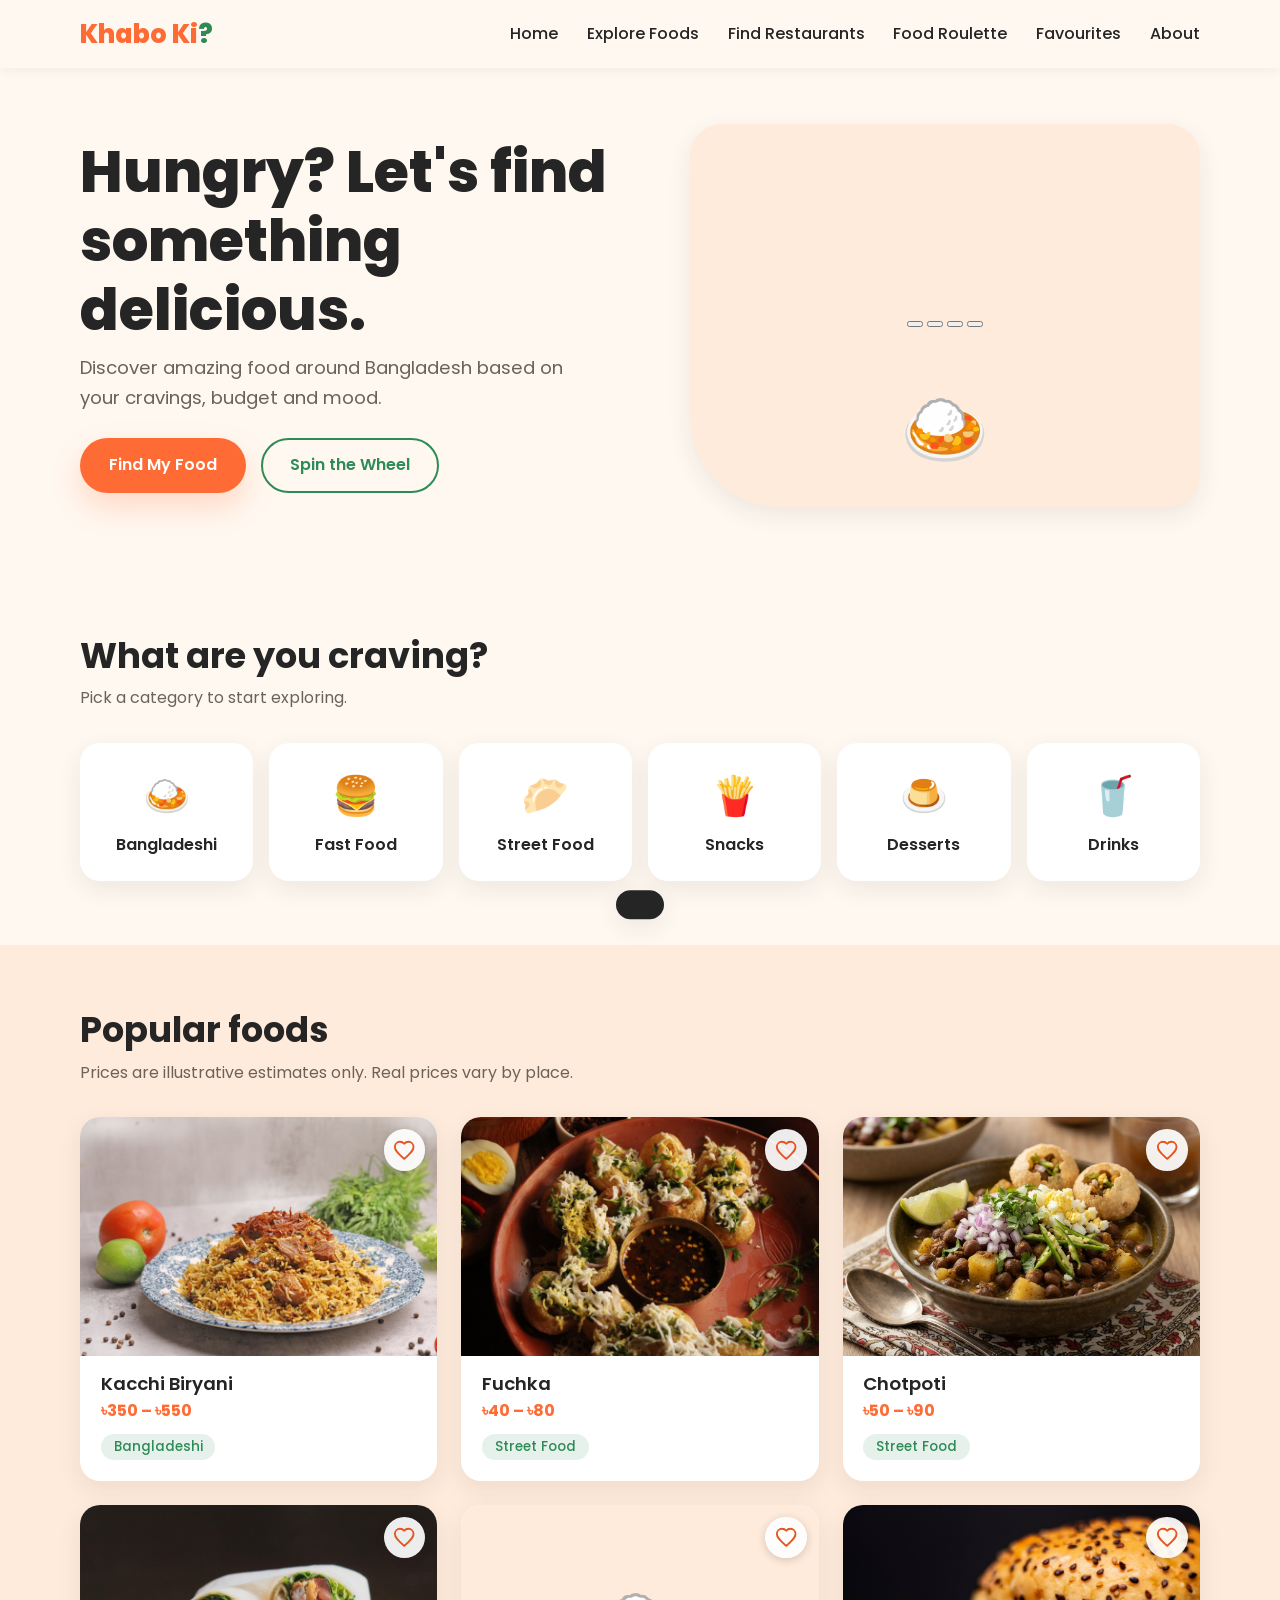
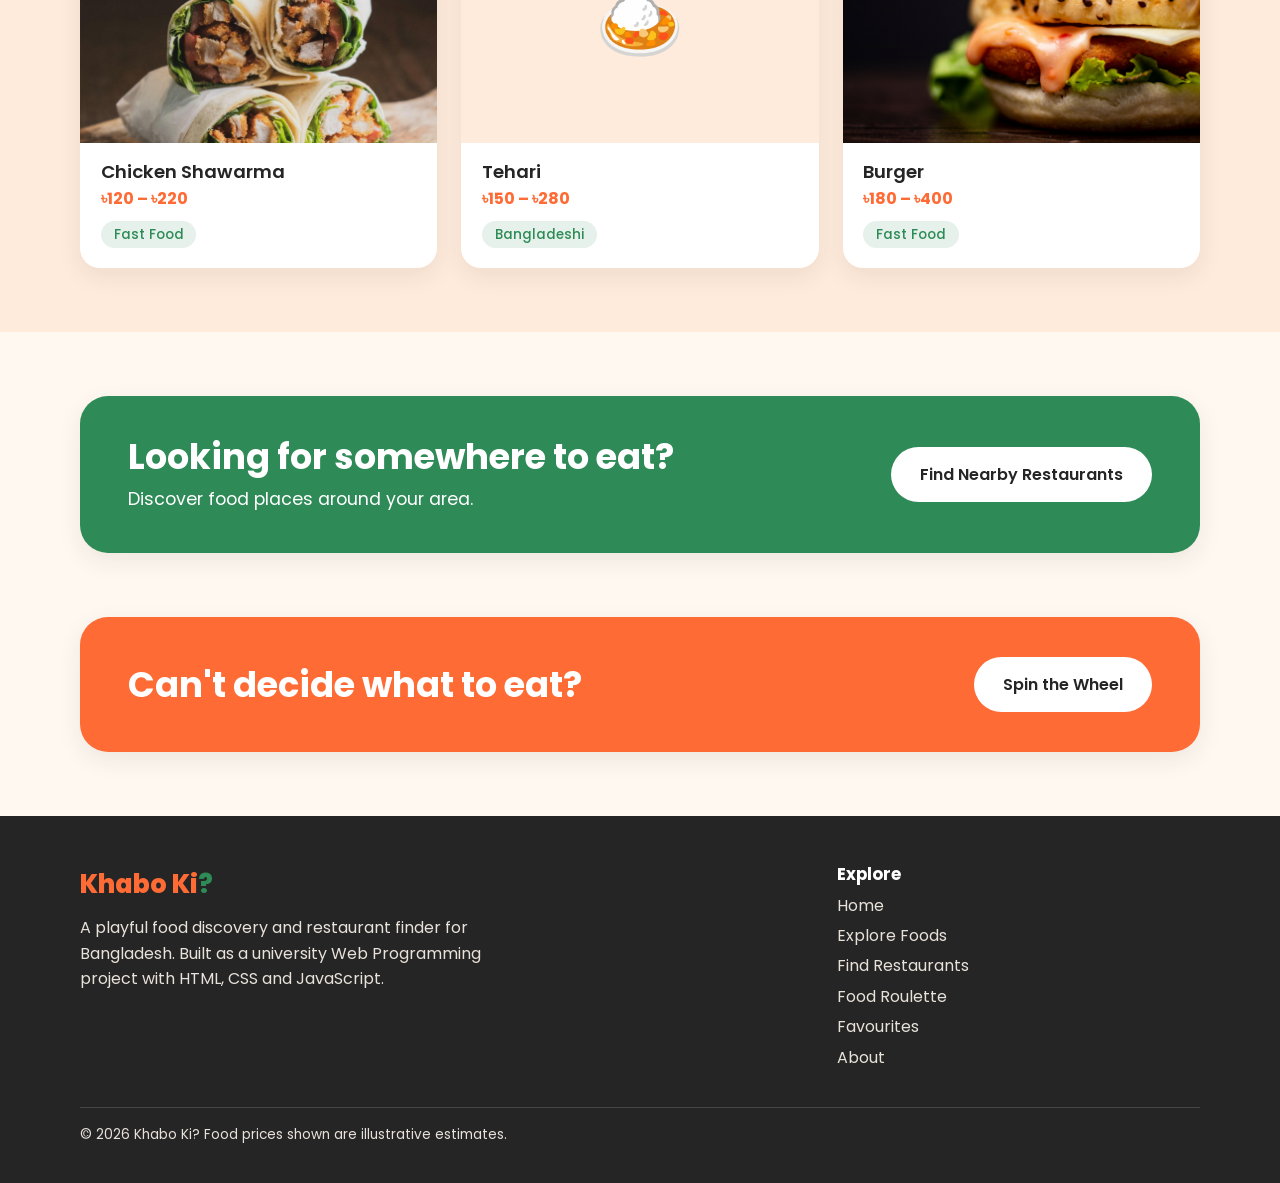
==== index.html @ da11c91a "Add food photo slideshow to homepage hero" ====
<!DOCTYPE html>
<html lang="en">
<head>
  <meta charset="UTF-8">
  <meta name="viewport" content="width=device-width, initial-scale=1">
  <title>Khabo Ki? | Find food you'll love in Bangladesh</title>
  <meta name="description" content="Discover food around Bangladesh based on your cravings, budget and mood.">

  <!-- Poppins font from Google Fonts (free) -->
  <link rel="preconnect" href="https://fonts.googleapis.com">
  <link rel="preconnect" href="https://fonts.gstatic.com" crossorigin>
  <link href="https://fonts.googleapis.com/css2?family=Poppins:wght@400;500;600;700;800&display=swap" rel="stylesheet">

  <link rel="stylesheet" href="css/style.css">
  <script src="js/food-data.js" defer></script>
  <script src="js/favorites.js" defer></script>
  <script src="js/app.js" defer></script>
</head>
<body>

  <!-- ============ NAVIGATION ============ -->
  <header class="site-header">
    <nav class="navbar container" aria-label="Main navigation">
      <a href="#home" class="logo">Khabo Ki<span>?</span></a>

      <button class="nav-toggle" id="nav-toggle" aria-label="Open menu" aria-expanded="false" aria-controls="nav-menu">
        <span></span><span></span><span></span>
      </button>

      <ul class="nav-menu" id="nav-menu">
        <li><a href="#home">Home</a></li>
        <li><a href="explore.html">Explore Foods</a></li>
        <li><a href="restaurants.html">Find Restaurants</a></li>
        <li><a href="roulette.html">Food Roulette</a></li>
        <li><a href="favorites.html">Favourites</a></li>
        <li><a href="#about">About</a></li>
      </ul>
    </nav>
  </header>

  <main>

    <!-- ============ HERO ============ -->
    <section class="hero" id="home">
      <div class="container hero-grid">
        <div class="hero-text">
          <h1>Hungry? Let's find something delicious.</h1>
          <p>Discover amazing food around Bangladesh based on your cravings, budget and mood.</p>
          <div class="button-row">
            <button class="btn btn-primary" data-scroll-to="popular-foods">Find My Food</button>
            <a href="roulette.html" class="btn btn-outline">Spin the Wheel</a>
          </div>
        </div>

        <figure class="hero-photo image-frame hero-slideshow" data-emoji="🍛" aria-label="Food photo slideshow">
          <div class="hero-slide is-active" aria-hidden="false">
            <img src="https://images.unsplash.com/photo-1563379091339-03246963d51a?auto=format&fit=crop&w=1200&q=85" alt="A delicious plate of biryani" width="640" height="480" fetchpriority="high">
          </div>
          <div class="hero-slide" aria-hidden="true">
            <img src="https://images.unsplash.com/photo-1568901346375-23c9450c58cd?auto=format&fit=crop&w=1200&q=85" alt="Juicy burger with fresh toppings" width="640" height="480" loading="lazy">
          </div>
          <div class="hero-slide" aria-hidden="true">
            <img src="https://images.unsplash.com/photo-1565299624946-b28f40a0ae38?auto=format&fit=crop&w=1200&q=85" alt="Freshly baked pizza" width="640" height="480" loading="lazy">
          </div>
          <div class="hero-slide" aria-hidden="true">
            <img src="https://images.unsplash.com/photo-1569718212165-3a8278d5f624?auto=format&fit=crop&w=1200&q=85" alt="A bowl of Asian noodles" width="640" height="480" loading="lazy">
          </div>
          <nav class="hero-slide-dots" aria-label="Choose a hero photo">
            <button class="hero-slide-dot is-active" type="button" aria-label="Show photo 1" aria-pressed="true"></button>
            <button class="hero-slide-dot" type="button" aria-label="Show photo 2" aria-pressed="false"></button>
            <button class="hero-slide-dot" type="button" aria-label="Show photo 3" aria-pressed="false"></button>
            <button class="hero-slide-dot" type="button" aria-label="Show photo 4" aria-pressed="false"></button>
          </nav>
        </figure>
      </div>
    </section>

    <!-- ============ FOOD CATEGORIES ============ -->
    <section class="section" id="categories">
      <div class="container">
        <h2>What are you craving?</h2>
        <p class="section-intro">Pick a category to start exploring.</p>

        <ul class="category-grid">
          <li><button class="category-card" data-coming-soon="Explore Foods"><span class="category-emoji" aria-hidden="true">🍛</span>Bangladeshi</button></li>
          <li><button class="category-card" data-coming-soon="Explore Foods"><span class="category-emoji" aria-hidden="true">🍔</span>Fast Food</button></li>
          <li><button class="category-card" data-coming-soon="Explore Foods"><span class="category-emoji" aria-hidden="true">🥟</span>Street Food</button></li>
          <li><button class="category-card" data-coming-soon="Explore Foods"><span class="category-emoji" aria-hidden="true">🍟</span>Snacks</button></li>
          <li><button class="category-card" data-coming-soon="Explore Foods"><span class="category-emoji" aria-hidden="true">🍮</span>Desserts</button></li>
          <li><button class="category-card" data-coming-soon="Explore Foods"><span class="category-emoji" aria-hidden="true">🥤</span>Drinks</button></li>
        </ul>
      </div>
    </section>

    <!-- ============ POPULAR FOODS ============ -->
    <section class="section section-tint" id="popular-foods">
      <div class="container">
        <h2>Popular foods</h2>
        <p class="section-intro">Prices are illustrative estimates only. Real prices vary by place.</p>

        <!-- Message shown while loading, or if the catalogue fails to load (filled in by js/app.js) -->
        <p class="food-status" id="food-status">Loading popular foods...</p>

        <!-- Cards are generated by js/app.js from data/foods.json -->
        <div class="food-grid" id="popular-food-grid"></div>
      </div>
    </section>

    <!-- ============ RESTAURANT DISCOVERY BANNER ============ -->
    <section class="section" id="restaurants">
      <div class="container">
        <div class="banner banner-green">
          <div>
            <h2>Looking for somewhere to eat?</h2>
            <p>Discover food places around your area.</p>
          </div>
          <a href="restaurants.html" class="btn btn-light">Find Nearby Restaurants</a>
        </div>
      </div>
    </section>

    <!-- ============ FOOD ROULETTE BANNER ============ -->
    <section class="section section-no-top" id="roulette">
      <div class="container">
        <div class="banner banner-orange">
          <div>
            <h2>Can't decide what to eat?</h2>
          </div>
          <a href="roulette.html" class="btn btn-light">Spin the Wheel</a>
        </div>
      </div>
    </section>

  </main>

  <!-- ============ FOOTER ============ -->
  <footer class="site-footer" id="about">
    <div class="container footer-grid">
      <div>
        <a href="#home" class="logo">Khabo Ki<span>?</span></a>
        <p>A playful food discovery and restaurant finder for Bangladesh. Built as a university Web Programming project with HTML, CSS and JavaScript.</p>
      </div>
      <nav aria-label="Footer navigation">
        <h2 class="footer-heading">Explore</h2>
        <ul>
          <li><a href="#home">Home</a></li>
          <li><a href="explore.html">Explore Foods</a></li>
          <li><a href="restaurants.html">Find Restaurants</a></li>
          <li><a href="roulette.html">Food Roulette</a></li>
          <li><a href="favorites.html">Favourites</a></li>
          <li><a href="#about">About</a></li>
        </ul>
      </nav>
    </div>
    <p class="footer-note container">&copy; 2026 Khabo Ki? Food prices shown are illustrative estimates.</p>
  </footer>

  <!-- Message bar for features that are not built yet (filled in by js/app.js) -->
  <div class="toast" id="toast" role="status" aria-live="polite"></div>

</body>
</html>
---- css/style.css ----
/* ==========================================================
   Khabo Ki? - main stylesheet
   Sections: 1 Variables, 2 Base, 3 Buttons, 4 Header,
   5 Hero, 6 Sections, 7 Cards, 8 Banners, 9 Footer,
   10 Toast, 11 Responsive
   ========================================================== */

/* 1. VARIABLES: change colours here and the whole site updates */
:root {
  --color-primary: #FF6B35;
  --color-primary-dark: #E5551F;
  --color-background: #FFF8F0;
  --color-text: #252525;
  --color-accent: #2E8B57;
  --color-white: #ffffff;
  --color-tint: #FFEBDB;
  --color-muted: #6b6259;

  --radius-card: 20px;
  --radius-button: 999px;
  --shadow-soft: 0 8px 24px rgba(37, 37, 37, 0.08);
  --shadow-hover: 0 14px 30px rgba(255, 107, 53, 0.22);
  --header-height: 68px;
}

/* 2. BASE */
*, *::before, *::after { box-sizing: border-box; }

html { scroll-behavior: smooth; }

body {
  margin: 0;
  font-family: "Poppins", Arial, sans-serif;
  color: var(--color-text);
  background-color: var(--color-background);
  line-height: 1.6;
}

img { display: block; max-width: 100%; }

/* Makes the HTML "hidden" attribute win over any display rule below */
[hidden] { display: none !important; }
ul { list-style: none; margin: 0; padding: 0; }
a { color: inherit; text-decoration: none; }

h1, h2, h3 { line-height: 1.2; margin: 0 0 0.5rem; }
h1 { font-size: clamp(2.2rem, 5vw, 3.6rem); font-weight: 800; }
h2 { font-size: clamp(1.6rem, 3.5vw, 2.2rem); font-weight: 700; }
h3 { font-size: 1.15rem; font-weight: 600; }

.container { width: min(1120px, 100% - 2.5rem); margin-inline: auto; }

/* Visible keyboard focus for accessibility */
:focus-visible { outline: 3px solid var(--color-accent); outline-offset: 3px; }

/* Leaves room for the sticky header when scrolling to a section */
section[id], footer[id] { scroll-margin-top: var(--header-height); }

/* 3. BUTTONS */
.btn {
  font-family: inherit;
  font-size: 1rem;
  font-weight: 600;
  padding: 0.85rem 1.7rem;
  border: 2px solid transparent;
  border-radius: var(--radius-button);
  line-height: 1.5;
  text-align: center;
  display: inline-block; /* lets links (<a class="btn">) look like buttons */
  cursor: pointer;
  transition: transform 0.2s, box-shadow 0.2s, background-color 0.2s;
}
.btn:hover { transform: translateY(-2px); }
.btn:disabled { opacity: 0.55; cursor: not-allowed; box-shadow: none; }
.btn:disabled:hover { transform: none; }

.btn-primary { background: var(--color-primary); color: var(--color-white); box-shadow: var(--shadow-hover); }
.btn-primary:hover { background: var(--color-primary-dark); }

.btn-outline { background: transparent; color: var(--color-accent); border-color: var(--color-accent); }
.btn-outline:hover { background: var(--color-accent); color: var(--color-white); }

.btn-light { background: var(--color-white); color: var(--color-text); }

.button-row { display: flex; flex-wrap: wrap; gap: 0.9rem; margin-top: 1.6rem; }

/* 4. HEADER AND NAVIGATION */
.site-header {
  position: sticky;
  top: 0;
  z-index: 100;
  background: rgba(255, 248, 240, 0.95);
  backdrop-filter: blur(8px);
  box-shadow: 0 2px 12px rgba(37, 37, 37, 0.06);
}

.navbar {
  height: var(--header-height);
  display: flex;
  align-items: center;
  justify-content: space-between;
}

.logo { font-size: 1.6rem; font-weight: 800; color: var(--color-primary); }
.logo span { color: var(--color-accent); }

.nav-menu { display: flex; gap: 1.8rem; }
.nav-menu a { font-weight: 500; padding: 0.4rem 0; border-bottom: 2px solid transparent; transition: color 0.2s, border-color 0.2s; }
.nav-menu a:hover { color: var(--color-primary); border-color: var(--color-primary); }

/* Hamburger button: hidden on desktop */
.nav-toggle {
  display: none;
  flex-direction: column;
  gap: 5px;
  padding: 10px;
  background: none;
  border: 0;
  cursor: pointer;
}
.nav-toggle span { width: 26px; height: 3px; background: var(--color-text); border-radius: 3px; transition: transform 0.25s, opacity 0.25s; }
/* Turns the three lines into an X when the menu is open */
.nav-toggle[aria-expanded="true"] span:nth-child(1) { transform: translateY(8px) rotate(45deg); }
.nav-toggle[aria-expanded="true"] span:nth-child(2) { opacity: 0; }
.nav-toggle[aria-expanded="true"] span:nth-child(3) { transform: translateY(-8px) rotate(-45deg); }

/* 5. HERO */
.hero { padding: 3.5rem 0 4rem; }
.hero-grid { display: grid; grid-template-columns: 1.1fr 1fr; gap: 3rem; align-items: center; }
.hero-text p { font-size: 1.15rem; color: var(--color-muted); max-width: 32rem; margin: 0; }

.hero-photo { margin: 0; aspect-ratio: 4 / 3; border-radius: 32px 32px 32px 90px; box-shadow: var(--shadow-soft); }

/* Image frame: shows an emoji if the photo file is missing (see js/app.js) */
.image-frame {
  margin: 0;
  overflow: hidden;
  background: var(--color-tint);
  display: grid;
  place-items: center;
}
.image-frame img { width: 100%; height: 100%; object-fit: cover; }
.image-frame.image-missing img { display: none; }
.image-frame.image-missing::after { content: attr(data-emoji); font-size: 4.5rem; }

/* 6. SECTIONS */
.section { padding: 4rem 0; }
.section-tint { background: var(--color-tint); }
.section-no-top { padding-top: 0; }
.section-intro { color: var(--color-muted); margin: 0 0 2rem; }

/* 7. CARDS */
.category-grid { display: grid; grid-template-columns: repeat(6, 1fr); gap: 1rem; }

.category-card {
  width: 100%;
  font-family: inherit;
  font-size: 1rem;
  font-weight: 600;
  color: var(--color-text);
  background: var(--color-white);
  border: 2px solid transparent;
  border-radius: var(--radius-card);
  box-shadow: var(--shadow-soft);
  padding: 1.4rem 0.5rem;
  cursor: pointer;
  display: flex;
  flex-direction: column;
  align-items: center;
  gap: 0.5rem;
  transition: transform 0.2s, border-color 0.2s;
}
.category-card:hover { transform: translateY(-4px); border-color: var(--color-primary); }
.category-emoji { font-size: 2.4rem; }

.food-grid { display: grid; grid-template-columns: repeat(3, 1fr); gap: 1.5rem; }

.food-card {
  background: var(--color-white);
  border-radius: var(--radius-card);
  box-shadow: var(--shadow-soft);
  overflow: hidden;
  position: relative; /* the heart button is placed inside the card */
  transition: transform 0.2s, box-shadow 0.2s;
}
.food-card:hover { transform: translateY(-4px); box-shadow: var(--shadow-hover); }
.food-card .image-frame { aspect-ratio: 3 / 2; }
.food-info { padding: 1.1rem 1.3rem 1.3rem; }
.food-card-image-link { display: block; }
.food-info h3 { margin-bottom: 0.2rem; }
.food-info h3 a { color: inherit; }
.food-info h3 a:hover { color: var(--color-primary); text-decoration: underline; }
.food-price { margin: 0; font-weight: 700; color: var(--color-primary); }
.food-category {
  display: inline-block;
  margin: 0.6rem 0 0;
  padding: 0.15rem 0.8rem;
  font-size: 0.85rem;
  font-weight: 500;
  color: var(--color-accent);
  background: rgba(46, 139, 87, 0.12);
  border-radius: var(--radius-button);
}

/* Loading / error message above the generated food cards */
.food-status { margin: 0 0 1.5rem; color: var(--color-muted); }
.food-status.is-error {
  padding: 1rem 1.3rem;
  color: var(--color-text);
  background: var(--color-white);
  border-left: 5px solid var(--color-primary);
  border-radius: var(--radius-card);
  box-shadow: var(--shadow-soft);
}

/* Short description on cards (Explore Foods page) */
.food-description { margin: 0.2rem 0 0.7rem; font-size: 0.92rem; color: var(--color-muted); }

/* ----- Explore Foods page ----- */
.nav-menu a[aria-current="page"] { color: var(--color-primary); border-color: var(--color-primary); }

.page-header { padding: 3rem 0 1.5rem; }
.page-header p { margin: 0; font-size: 1.1rem; color: var(--color-muted); }

/* The filter panel is a <fieldset>: it stays disabled until the catalogue loads */
.filter-panel {
  min-width: 0;
  margin: 0 0 1.5rem;
  padding: 1.5rem;
  border: 0;
  border-radius: var(--radius-card);
  background: var(--color-white);
  box-shadow: var(--shadow-soft);
}
.filter-panel:disabled { opacity: 0.55; }

.filter-row { display: flex; flex-wrap: wrap; gap: 1.25rem; margin-bottom: 1.25rem; }
.filter-field { flex: 1 1 260px; }
.filter-field label, .filter-label { display: block; margin-bottom: 0.4rem; font-weight: 600; }
.filter-help { margin: 0.4rem 0 0; font-size: 0.85rem; color: var(--color-muted); }

.search-box { position: relative; }
.search-box input,
.filter-field select {
  width: 100%;
  font-family: inherit;
  font-size: 1rem;
  color: var(--color-text);
  background: var(--color-background);
  border: 2px solid var(--color-tint);
  border-radius: var(--radius-button);
  padding: 0.75rem 1.2rem;
}
.search-box input { padding-right: 3rem; }
.search-box input:focus, .filter-field select:focus { border-color: var(--color-primary); outline: none; }
/* Hide the browser's own clear button; we provide our own */
.search-box input::-webkit-search-cancel-button { display: none; }

.clear-search {
  position: absolute;
  top: 50%;
  right: 0.5rem;
  width: 2.2rem;
  height: 2.2rem;
  transform: translateY(-50%);
  font-size: 1.3rem;
  line-height: 1;
  color: var(--color-muted);
  background: transparent;
  border: 0;
  border-radius: 50%;
  cursor: pointer;
}
.clear-search:hover { background: var(--color-tint); }

.category-buttons { display: flex; flex-wrap: wrap; gap: 0.6rem; }
.chip {
  font-family: inherit;
  font-size: 0.95rem;
  font-weight: 600;
  color: var(--color-text);
  background: var(--color-background);
  border: 2px solid var(--color-tint);
  border-radius: var(--radius-button);
  padding: 0.5rem 1.2rem;
  cursor: pointer;
  transition: background-color 0.2s, border-color 0.2s;
}
.chip:hover { border-color: var(--color-primary); }
.chip.is-active { color: var(--color-white); background: var(--color-primary); border-color: var(--color-primary); }

.result-count { margin: 0 0 1.25rem; font-weight: 600; }

.empty-state {
  padding: 2.5rem 1.5rem;
  text-align: center;
  background: var(--color-white);
  border-radius: var(--radius-card);
  box-shadow: var(--shadow-soft);
}
.empty-state p { margin: 0 0 1.2rem; color: var(--color-muted); }

/* Text for screen readers only */
.visually-hidden {
  position: absolute;
  width: 1px;
  height: 1px;
  overflow: hidden;
  clip: rect(0 0 0 0);
  white-space: nowrap;
}

/* ----- Food Roulette page ----- */
.page-header.is-centered { text-align: center; }

.roulette-layout {
  display: grid;
  grid-template-columns: minmax(280px, 360px) 1fr;
  gap: 2rem;
  align-items: start;
}
.roulette-layout .filter-panel { margin: 0; }
.roulette-layout .filter-row { flex-direction: column; margin-bottom: 0; }

.wheel-stage { display: flex; flex-direction: column; align-items: center; gap: 1.2rem; }

/* Wrapper keeps the pointer and hub fixed while the wheel inside turns */
.wheel-wrap { position: relative; width: min(460px, 100%); aspect-ratio: 1; margin-top: 1.2rem; }

.wheel {
  width: 100%;
  height: 100%;
  overflow: hidden;
  border: 10px solid var(--color-white);
  border-radius: 50%;
  background: var(--color-white);
  box-shadow: 0 0 0 4px var(--color-primary), var(--shadow-soft);
  /* js/roulette.js changes --wheel-rotation; the transition makes it spin smoothly */
  transform: rotate(var(--wheel-rotation, 0deg));
  transition: transform var(--spin-duration, 5s) cubic-bezier(0.12, 0.6, 0.1, 1);
}
.wheel.no-transition { transition: none; }
.wheel svg { display: block; width: 100%; height: 100%; }

/* Fixed pointer at the top, drawn with CSS borders (a triangle pointing down) */
.wheel-pointer {
  position: absolute;
  top: -20px;
  left: 50%;
  z-index: 2;
  width: 0;
  height: 0;
  transform: translateX(-50%);
  border-left: 18px solid transparent;
  border-right: 18px solid transparent;
  border-top: 40px solid var(--color-text);
  filter: drop-shadow(0 3px 3px rgba(0, 0, 0, 0.3));
}

.wheel-hub {
  position: absolute;
  top: 50%;
  left: 50%;
  z-index: 1;
  width: 20%;
  aspect-ratio: 1;
  transform: translate(-50%, -50%);
  display: grid;
  place-items: center;
  font-size: clamp(1.4rem, 5vw, 2.2rem);
  background: var(--color-white);
  border: 4px solid var(--color-primary);
  border-radius: 50%;
  box-shadow: var(--shadow-soft);
}

.btn-spin {
  font-size: 1.3rem;
  font-weight: 700;
  letter-spacing: 0.08em;
  text-transform: uppercase;
  padding: 1rem 3rem;
}
.wheel-stage .result-count { margin: 0; text-align: center; }
.wheel-stage .food-status { margin: 0; text-align: center; }

.result-section { margin-top: 3rem; text-align: center; }
.result-card-holder { max-width: 380px; margin: 1.2rem auto 0; text-align: left; }
.button-row.is-centered { justify-content: center; }

/* Celebration confetti: pieces are created by js/roulette.js */
.confetti-layer { position: fixed; inset: 0; z-index: 150; overflow: hidden; pointer-events: none; }
.confetti-piece {
  position: absolute;
  top: -20px;
  left: var(--confetti-left);
  width: 10px;
  height: 14px;
  background: var(--confetti-color);
  border-radius: 2px;
  animation: confetti-fall var(--confetti-duration) var(--confetti-delay) ease-in forwards;
}
@keyframes confetti-fall {
  to { transform: translate(var(--confetti-drift), 105vh) rotate(var(--confetti-spin)); opacity: 0.8; }
}

@media (max-width: 900px) {
  .roulette-layout { grid-template-columns: 1fr; }
  .roulette-layout .filter-row { flex-direction: row; }
}

/* ----- Favourite (heart) buttons ----- */
.favorite-button {
  position: absolute;
  top: 0.75rem;
  right: 0.75rem;
  z-index: 1;
  width: 2.6rem;
  height: 2.6rem;
  display: grid;
  place-items: center;
  padding: 0;
  color: var(--color-primary-dark);
  background: rgba(255, 255, 255, 0.92);
  border: 0;
  border-radius: 50%;
  box-shadow: 0 2px 8px rgba(37, 37, 37, 0.2);
  cursor: pointer;
  transition: transform 0.2s;
}
.favorite-button:hover { transform: scale(1.1); }
.favorite-button svg {
  width: 1.4rem;
  height: 1.4rem;
  fill: transparent;           /* empty heart */
  stroke: currentColor;
  stroke-width: 2;
  stroke-linejoin: round;
  transition: fill 0.2s;
}
.favorite-button.is-favorite svg { fill: currentColor; } /* filled heart */
.favorite-button.is-popping svg { animation: heart-pop 0.4s ease; }
@keyframes heart-pop {
  0% { transform: scale(1); }
  40% { transform: scale(1.5); }
  100% { transform: scale(1); }
}

/* Large heart button with words (food details page) */
.favorite-button.has-text {
  position: static;
  width: auto;
  height: auto;
  display: inline-flex;
  align-items: center;
  gap: 0.5rem;
  padding: 0.85rem 1.5rem;
  font-family: inherit;
  font-size: 1rem;
  font-weight: 600;
  line-height: 1.5;
  color: var(--color-primary-dark);
  background: var(--color-white);
  border: 2px solid var(--color-primary-dark);
  border-radius: var(--radius-button);
  box-shadow: none;
}
.favorite-button.has-text:hover { transform: translateY(-2px); }
.favorite-button.has-text.is-favorite { background: var(--color-tint); }

/* ----- Food details page ----- */
.breadcrumb { padding: 1.5rem 0 1rem; }
.breadcrumb ol { display: flex; flex-wrap: wrap; gap: 0.5rem; margin: 0; padding: 0; list-style: none; font-size: 0.95rem; color: var(--color-muted); }
.breadcrumb li + li::before { content: "\203A"; margin-right: 0.5rem; }
.breadcrumb a:hover { color: var(--color-primary); text-decoration: underline; }
.breadcrumb [aria-current="page"] { color: var(--color-text); font-weight: 600; }

.food-details { display: grid; grid-template-columns: 1fr 1fr; gap: 2.5rem; align-items: start; margin-top: 1rem; }
.details-image { aspect-ratio: 4 / 3; border-radius: 28px; box-shadow: var(--shadow-soft); }
.details-info .food-category { margin: 0 0 0.8rem; }
.details-info h1 { margin-bottom: 1rem; }
.details-description { margin: 0 0 1.5rem; font-size: 1.1rem; color: var(--color-muted); }
.details-price-label { margin: 0; font-size: 0.9rem; font-weight: 500; color: var(--color-muted); }
.details-price { margin: 0; font-size: 1.8rem; font-weight: 700; color: var(--color-primary); }
.details-note { margin: 0.2rem 0 1.5rem; font-size: 0.85rem; color: var(--color-muted); }
.details-subheading { margin-bottom: 0.6rem; font-size: 1rem; }
.tag-list { display: flex; flex-wrap: wrap; gap: 0.5rem; margin: 0 0 2rem; }
.tag { padding: 0.25rem 0.9rem; font-size: 0.9rem; font-weight: 500; background: var(--color-tint); border-radius: var(--radius-button); }
.details-info .button-row { margin-top: 0; }
.related-section { margin-top: 4rem; }

@media (max-width: 860px) {
  .food-details { grid-template-columns: 1fr; gap: 1.5rem; }
}

/* Space between the page content and the footer on the inner pages */
.page-main { padding-bottom: 4rem; }

/* 8. BANNERS */
.banner {
  display: flex;
  align-items: center;
  justify-content: space-between;
  gap: 1.5rem;
  padding: 2.5rem 3rem;
  color: var(--color-white);
  border-radius: 28px;
  box-shadow: var(--shadow-soft);
}
.banner h2 { margin: 0; }
.banner p { margin: 0.4rem 0 0; font-size: 1.1rem; }
.banner-green { background: var(--color-accent); }
.banner-orange { background: var(--color-primary); }

/* 9. FOOTER */
.site-footer { background: var(--color-text); color: #e9e2da; padding: 3rem 0 1.5rem; }
.site-footer .logo { display: inline-block; margin-bottom: 0.6rem; }
.footer-grid { display: grid; grid-template-columns: 2fr 1fr; gap: 2rem; }
.footer-grid p { margin: 0; max-width: 28rem; }
.footer-heading { font-size: 1.05rem; color: var(--color-white); }
.site-footer li { margin-bottom: 0.3rem; }
.site-footer li a:hover { color: var(--color-primary); }
.footer-note { margin-top: 2rem; padding-top: 1rem; border-top: 1px solid rgba(255, 255, 255, 0.15); font-size: 0.85rem; }

/* 10. TOAST (temporary "coming soon" message) */
.toast {
  position: fixed;
  left: 50%;
  bottom: 1.5rem;
  z-index: 200;
  max-width: calc(100% - 2rem);
  padding: 0.9rem 1.5rem;
  color: var(--color-white);
  background: var(--color-text);
  border-radius: var(--radius-button);
  box-shadow: var(--shadow-soft);
  transform: translate(-50%, 150%);
  transition: transform 0.3s;
}
.toast.show { transform: translate(-50%, 0); }

/* 11. RESPONSIVE */
@media (max-width: 960px) {
  .category-grid { grid-template-columns: repeat(3, 1fr); }
  .food-grid { grid-template-columns: repeat(2, 1fr); }
  .hero-grid { gap: 2rem; }
}

/* The menu has six links now, so the hamburger menu starts at 860px */
@media (max-width: 860px) {
  .nav-toggle { display: flex; }

  /* Menu drops down under the header and is hidden until opened */
  .nav-menu {
    position: absolute;
    top: var(--header-height);
    left: 0;
    right: 0;
    flex-direction: column;
    gap: 0;
    padding: 0.5rem 1.25rem 1rem;
    background: var(--color-background);
    box-shadow: 0 10px 20px rgba(37, 37, 37, 0.1);
    display: none;
  }
  .nav-menu.open { display: flex; }
  .nav-menu a { display: block; padding: 0.8rem 0; }
}

@media (max-width: 720px) {
  .hero { padding-top: 2rem; }
  .hero-grid { grid-template-columns: 1fr; }
  .hero-photo { order: -1; border-radius: 28px 28px 28px 60px; }

  .banner { flex-direction: column; align-items: flex-start; padding: 2rem 1.5rem; }
  .footer-grid { grid-template-columns: 1fr; }
}

@media (max-width: 520px) {
  .category-grid { grid-template-columns: repeat(2, 1fr); }
  .food-grid { grid-template-columns: 1fr; }
}

/* Respect people who prefer less motion */
@media (prefers-reduced-motion: reduce) {
  html { scroll-behavior: auto; }
  * { transition: none !important; }
  .confetti-layer { display: none; }
  .favorite-button.is-popping svg { animation: none; }
}
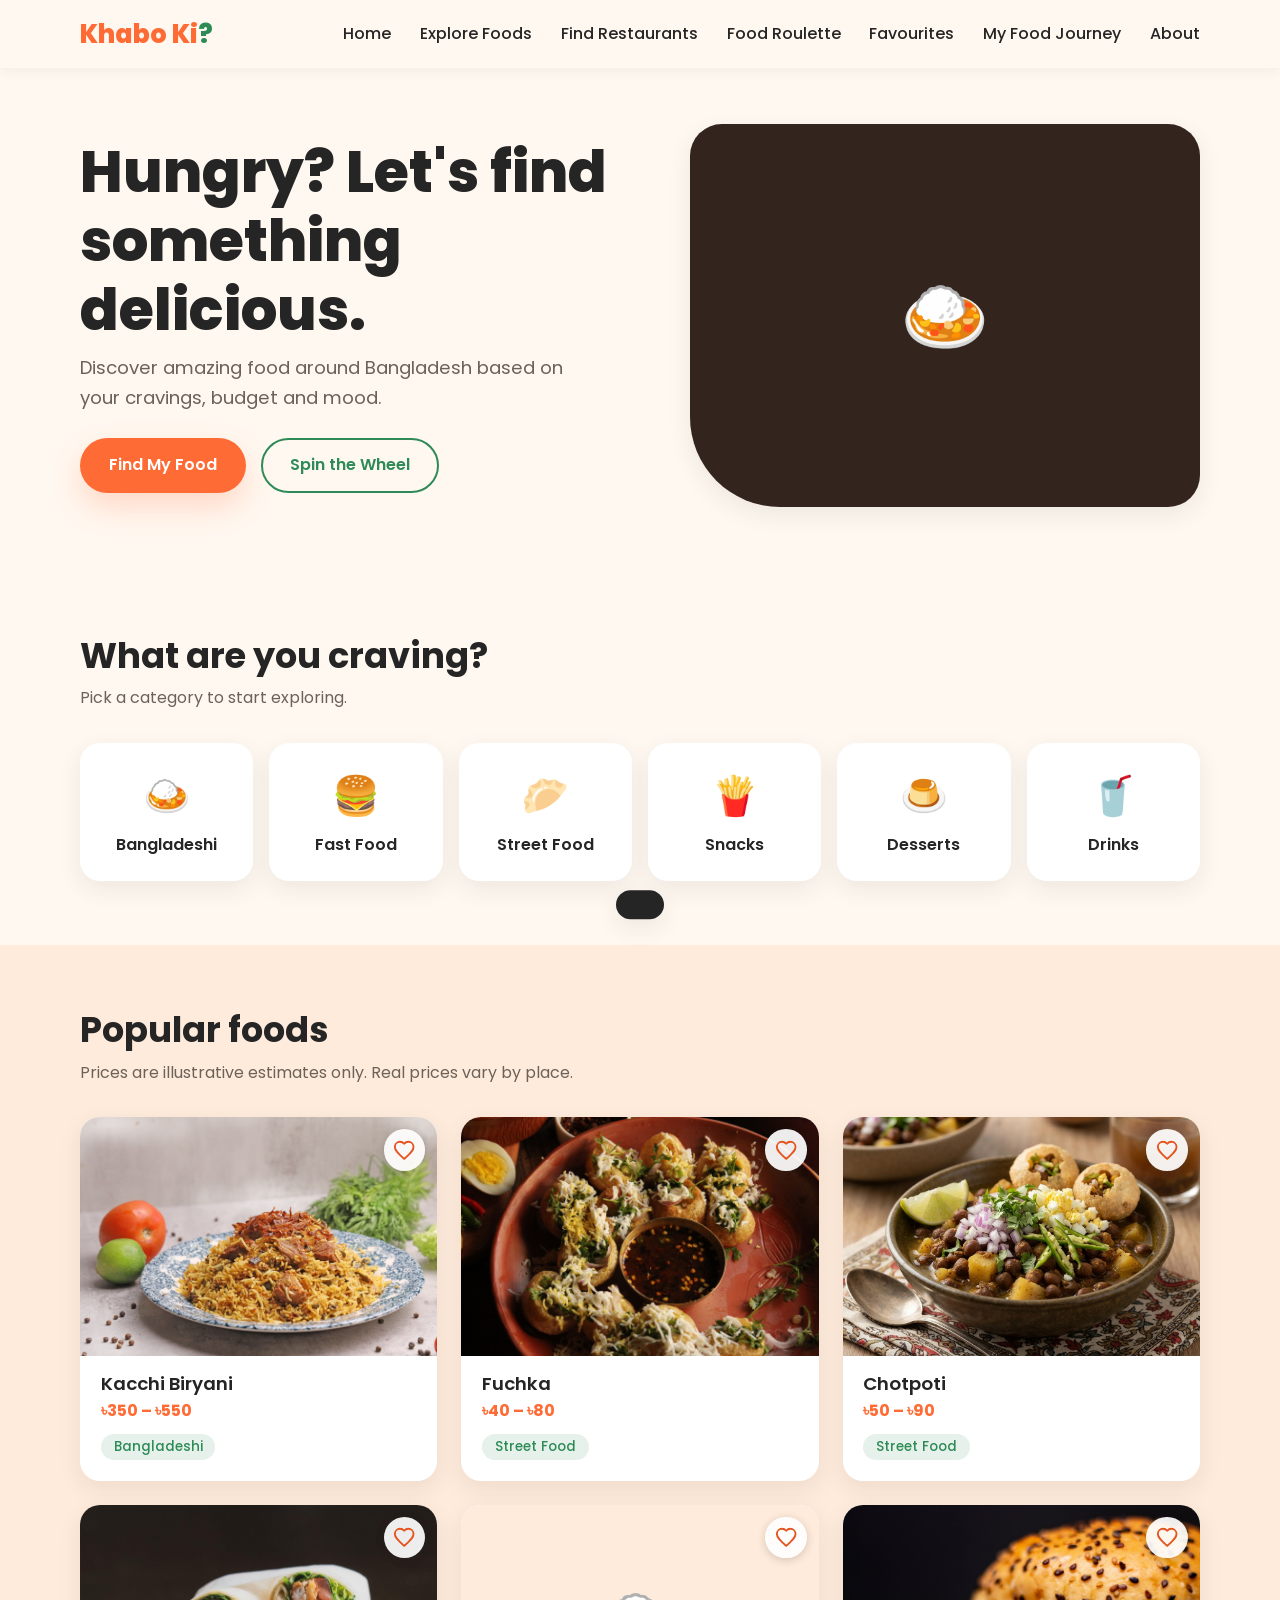
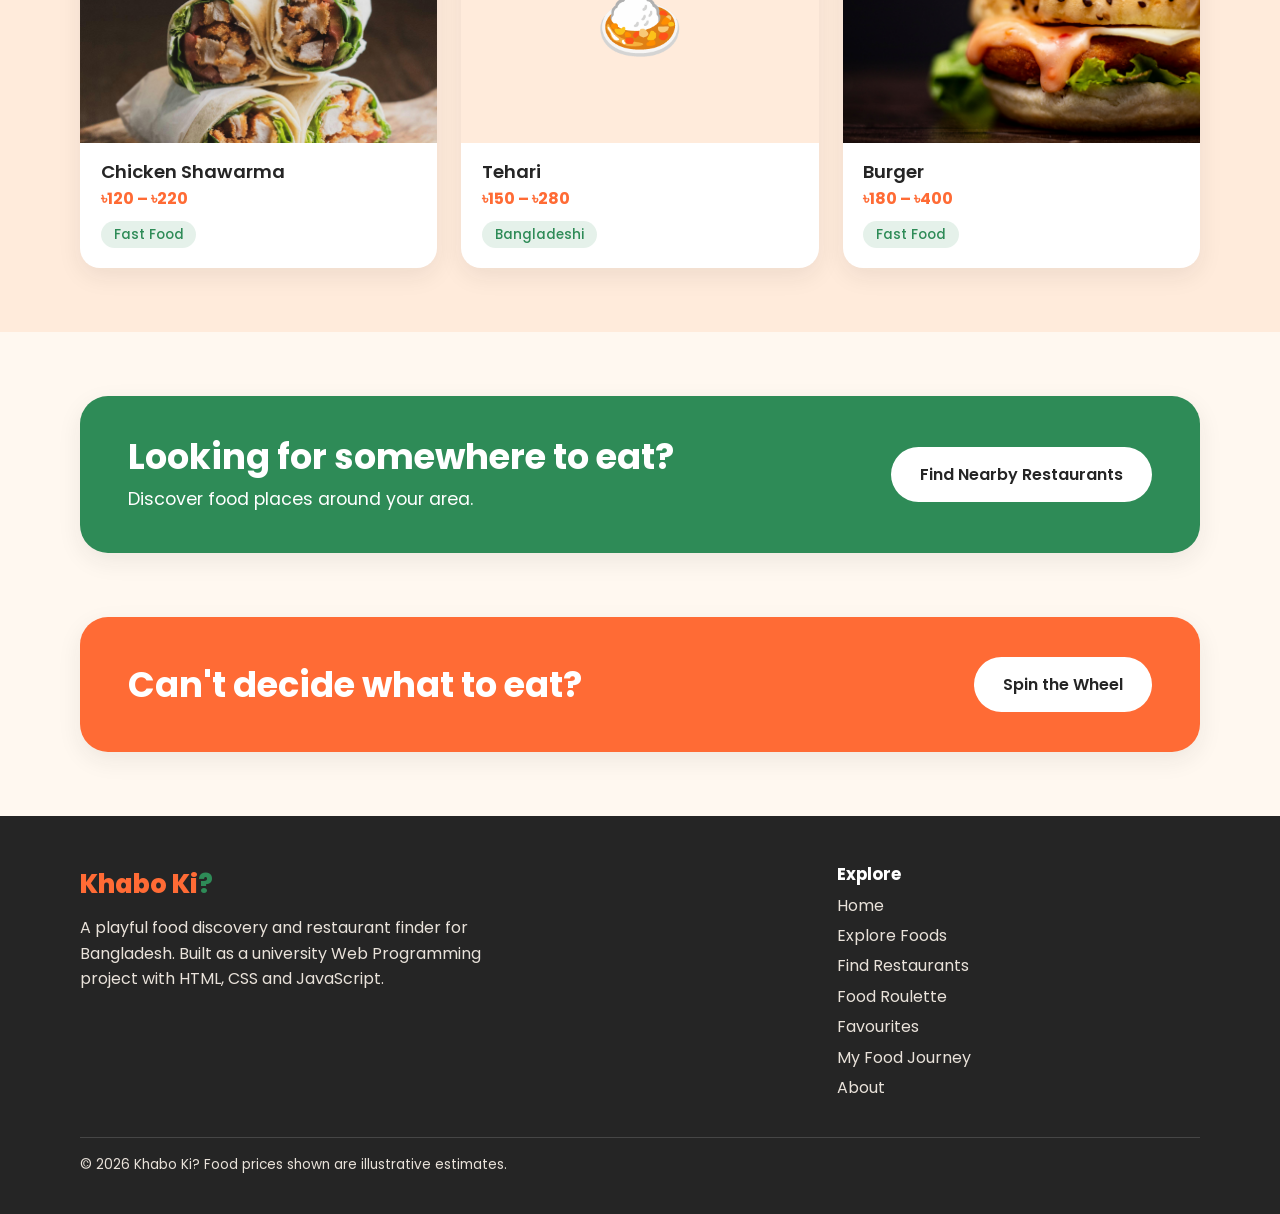
==== commit 59baeaaf: "Add My Food Journey navigation link" ====
--- a/index.html
+++ b/index.html
@@ -33,6 +33,7 @@
         <li><a href="restaurants.html">Find Restaurants</a></li>
         <li><a href="roulette.html">Food Roulette</a></li>
         <li><a href="favorites.html">Favourites</a></li>
+        <li><a href="journey.html">My Food Journey</a></li>
         <li><a href="#about">About</a></li>
       </ul>
     </nav>
@@ -148,6 +149,7 @@
           <li><a href="restaurants.html">Find Restaurants</a></li>
           <li><a href="roulette.html">Food Roulette</a></li>
           <li><a href="favorites.html">Favourites</a></li>
+          <li><a href="journey.html">My Food Journey</a></li>
           <li><a href="#about">About</a></li>
         </ul>
       </nav>
--- a/css/style.css
+++ b/css/style.css
@@ -588,3 +588,79 @@
   .confetti-layer { display: none; }
   .favorite-button.is-popping svg { animation: none; }
 }
+
+
+/* ----- Homepage hero food slideshow ----- */
+.hero-slideshow {
+  position: relative;
+  isolation: isolate;
+  aspect-ratio: 4 / 3;
+  background: #33251e;
+}
+.hero-slide {
+  position: absolute;
+  inset: 0;
+  opacity: 0;
+  transition: opacity 900ms ease;
+  pointer-events: none;
+}
+.hero-slide.is-active {
+  opacity: 1;
+  pointer-events: auto;
+}
+.hero-slide img {
+  width: 100%;
+  height: 100%;
+  object-fit: cover;
+}
+.hero-slide-dots {
+  position: absolute;
+  z-index: 3;
+  left: 50%;
+  bottom: 1rem;
+  display: flex;
+  gap: 0.55rem;
+  padding: 0.55rem 0.75rem;
+  transform: translateX(-50%);
+  background: rgba(20, 16, 13, 0.42);
+  border: 1px solid rgba(255, 255, 255, 0.28);
+  border-radius: 999px;
+  backdrop-filter: blur(8px);
+}
+.hero-slide-dot {
+  width: 9px;
+  height: 9px;
+  padding: 0;
+  border: 0;
+  border-radius: 50%;
+  background: rgba(255, 255, 255, 0.65);
+  cursor: pointer;
+  transition: width 200ms ease, background-color 200ms ease;
+}
+.hero-slide-dot.is-active {
+  width: 25px;
+  border-radius: 999px;
+  background: #fff;
+}
+.hero-slideshow.image-missing .hero-slide-dots { display: none; }
+
+@media (prefers-reduced-motion: reduce) {
+  .hero-slide, .hero-slide-dot { transition: none; }
+}
+
+/* My Food Journey */
+.journey-hero{color:#fff;background:linear-gradient(120deg,#253c32 0%,#2e8b57 58%,#4b9b6e 100%);overflow:hidden}
+.journey-hero-inner{min-height:285px;display:flex;align-items:center;justify-content:space-between;gap:2rem;padding-block:3rem}
+.journey-hero h1{max-width:650px;margin:0 0 .7rem}.journey-hero p:not(.journey-eyebrow){max-width:560px;margin:0 0 1.4rem;color:rgba(255,255,255,.82);font-size:1.05rem}
+.journey-eyebrow{margin:0 0 .7rem;color:#ffd4bd;font-size:.78rem;font-weight:700;letter-spacing:.16em}
+.journey-hero-art{position:relative;width:240px;height:190px;flex:0 0 240px}.journey-hero-art span{position:absolute;display:grid;place-items:center;width:86px;height:86px;border-radius:24px;background:rgba(255,255,255,.15);border:1px solid rgba(255,255,255,.2);font-size:2.7rem;box-shadow:0 12px 30px rgba(0,0,0,.12)}
+.journey-hero-art span:nth-child(1){left:0;top:8px;transform:rotate(-10deg)}.journey-hero-art span:nth-child(2){right:8px;top:0;transform:rotate(9deg)}.journey-hero-art span:nth-child(3){left:24px;bottom:0;transform:rotate(8deg)}.journey-hero-art span:nth-child(4){right:0;bottom:10px;transform:rotate(-8deg)}
+.journey-dashboard{padding-top:3rem}.journey-heading-row{display:flex;justify-content:space-between;align-items:center;gap:1rem;margin-bottom:1.5rem}.journey-heading-row h2,.journey-list-heading h2{margin:0}.journey-heading-row p{margin:.25rem 0 0;color:var(--color-muted)}
+.journey-stats{display:grid;grid-template-columns:repeat(4,1fr);gap:1rem;margin-bottom:2.5rem}.journey-stat{padding:1.25rem;border-radius:18px;background:#fff;box-shadow:var(--shadow-soft);border:1px solid #f0e6dc}.journey-stat span,.journey-stat small{display:block;color:var(--color-muted)}.journey-stat strong{display:block;margin:.2rem 0;font-size:2rem;line-height:1.2;color:var(--color-text)}.journey-stat-total{border-top:4px solid var(--color-primary)}
+.journey-empty{padding:3rem 1.5rem;text-align:center;background:#fff;border-radius:22px;box-shadow:var(--shadow-soft)}.journey-empty>div{font-size:3rem;margin-bottom:.6rem}.journey-empty h2{margin-bottom:.5rem}.journey-empty p{max-width:540px;margin:0 auto 1.3rem;color:var(--color-muted)}
+.journey-list-heading{display:flex;justify-content:space-between;align-items:center;margin-bottom:1rem}.journey-list-heading span{color:var(--color-muted);font-size:.9rem}.journey-list{display:grid;gap:.8rem}
+.journey-place-card{display:flex;align-items:center;gap:1rem;padding:1rem 1.2rem;background:#fff;border:1px solid #f0e6dc;border-radius:16px;box-shadow:var(--shadow-soft)}.journey-place-icon{display:grid;place-items:center;flex:0 0 48px;height:48px;border-radius:14px;background:var(--color-tint);font-size:1.5rem}.journey-place-details{flex:1;min-width:0}.journey-place-details h3{margin:0 0 .2rem;overflow-wrap:anywhere}.journey-place-details p{margin:0;color:var(--color-muted);font-size:.88rem}
+.journey-place-actions{display:flex;align-items:center;gap:1rem;white-space:nowrap}.journey-place-actions a{color:var(--color-accent);font-weight:600;font-size:.9rem}.journey-remove{padding:.35rem .7rem;border:0;border-radius:999px;background:#fff0eb;color:#b84b2b;font:inherit;font-size:.85rem;cursor:pointer}
+.journey-privacy-note{margin-top:1.2rem;color:var(--color-muted);font-size:.85rem}.visited-toggle{display:inline-flex;align-items:center;gap:.35rem;margin-top:.65rem;padding:.42rem .8rem;border:1px solid var(--color-accent);border-radius:999px;background:#fff;color:var(--color-accent);font:inherit;font-size:.82rem;font-weight:600;cursor:pointer}.visited-toggle.is-visited{color:#fff;background:var(--color-accent)}
+@media(max-width:720px){.journey-hero-inner{min-height:0;padding-block:2.5rem}.journey-hero-art{display:none}.journey-heading-row{align-items:flex-start;flex-direction:column}.journey-stats{grid-template-columns:repeat(2,1fr)}.journey-place-card{align-items:flex-start;flex-wrap:wrap}.journey-place-actions{width:100%;padding-left:60px}}
+@media(max-width:420px){.journey-stats{gap:.6rem}.journey-stat{padding:.9rem}.journey-stat strong{font-size:1.6rem}.journey-place-actions{padding-left:0}}
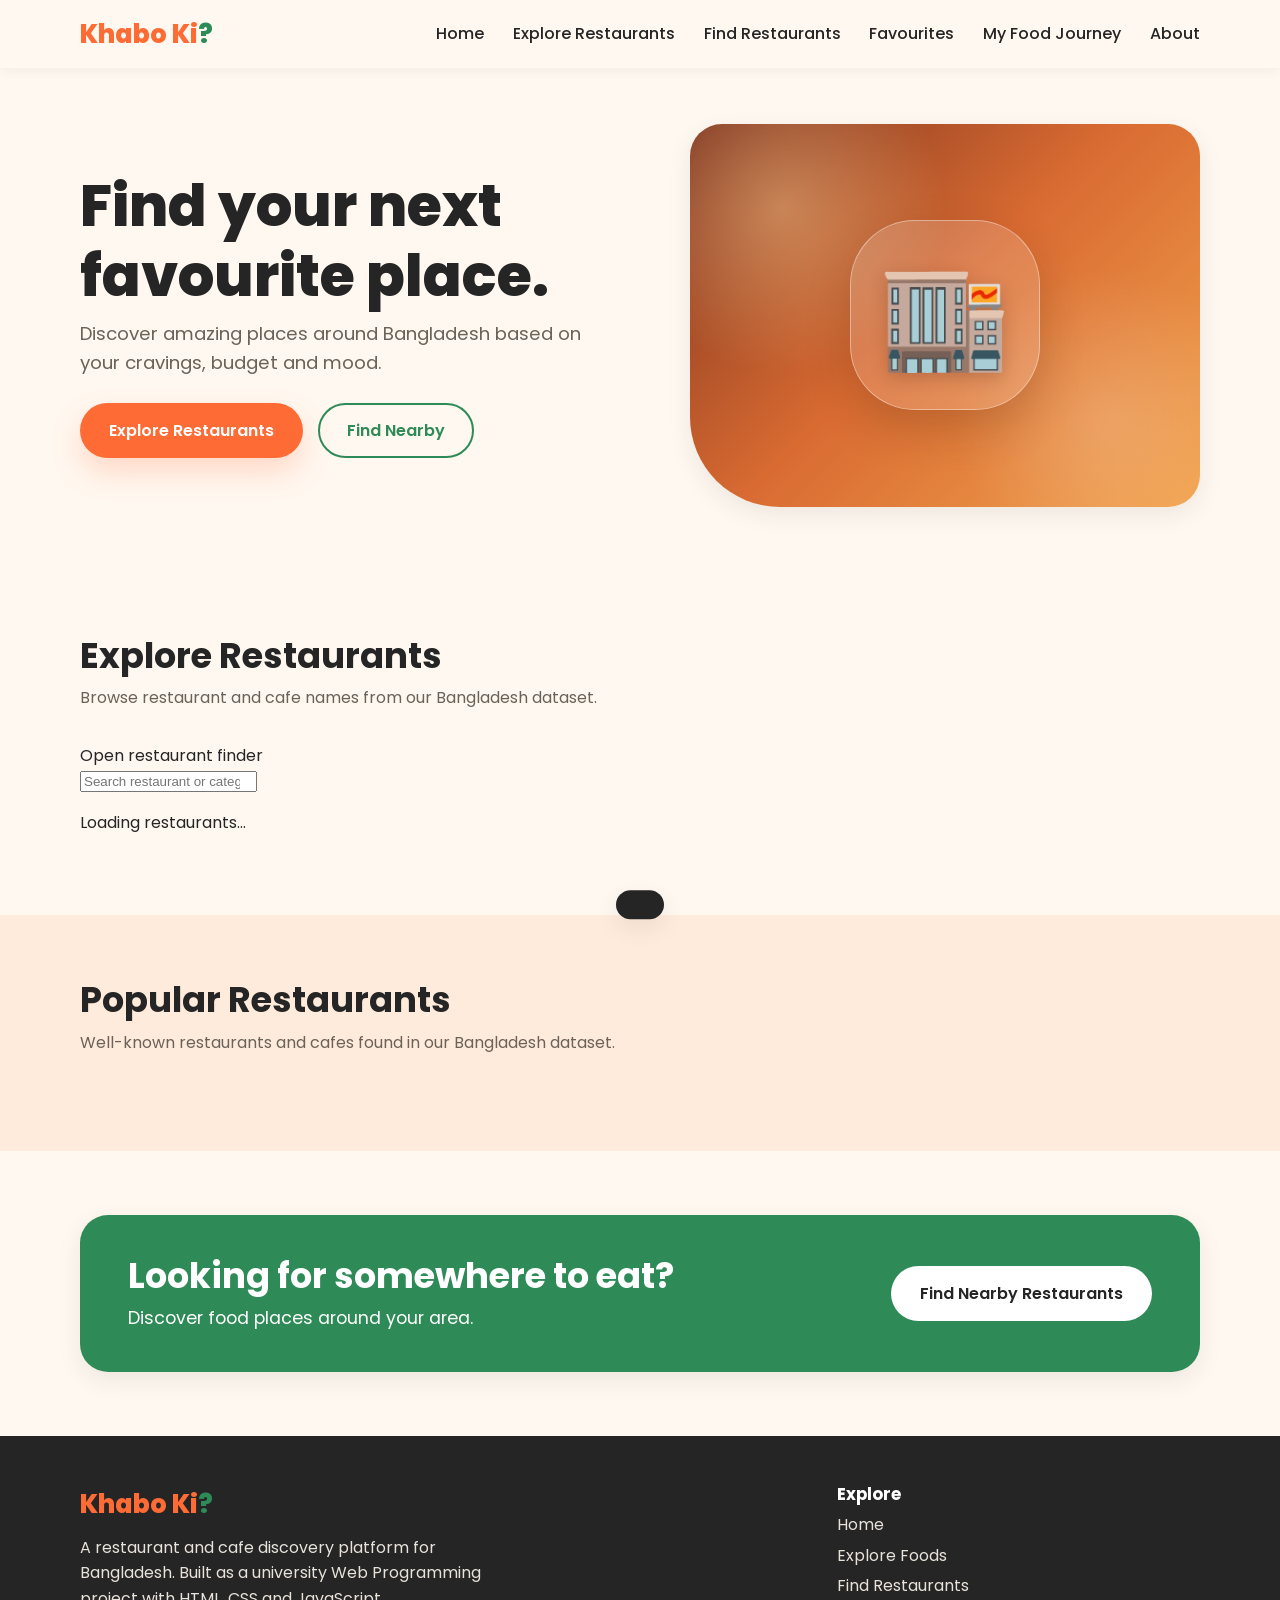
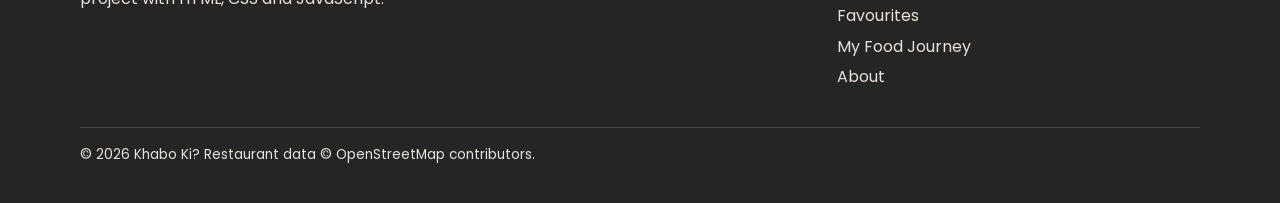
==== commit 8e993516: "Make homepage restaurant-focused and replace food sections" ====
--- a/index.html
+++ b/index.html
@@ -3,8 +3,8 @@
 <head>
   <meta charset="UTF-8">
   <meta name="viewport" content="width=device-width, initial-scale=1">
-  <title>Khabo Ki? | Find food you'll love in Bangladesh</title>
-  <meta name="description" content="Discover food around Bangladesh based on your cravings, budget and mood.">
+  <title>Khabo Ki? | Discover restaurants across Bangladesh</title>
+  <meta name="description" content="Discover amazing places around Bangladesh based on your cravings, budget and mood.">
 
   <!-- Poppins font from Google Fonts (free) -->
   <link rel="preconnect" href="https://fonts.googleapis.com">
@@ -12,7 +12,6 @@
   <link href="https://fonts.googleapis.com/css2?family=Poppins:wght@400;500;600;700;800&display=swap" rel="stylesheet">
 
   <link rel="stylesheet" href="css/style.css">
-  <script src="js/food-data.js" defer></script>
   <script src="js/favorites.js" defer></script>
   <script src="js/app.js" defer></script>
 </head>
@@ -29,9 +28,8 @@
 
       <ul class="nav-menu" id="nav-menu">
         <li><a href="#home">Home</a></li>
-        <li><a href="explore.html">Explore Foods</a></li>
+        <li><a href="#explore-restaurants">Explore Restaurants</a></li>
         <li><a href="restaurants.html">Find Restaurants</a></li>
-        <li><a href="roulette.html">Food Roulette</a></li>
         <li><a href="favorites.html">Favourites</a></li>
         <li><a href="journey.html">My Food Journey</a></li>
         <li><a href="#about">About</a></li>
@@ -45,26 +43,26 @@
     <section class="hero" id="home">
       <div class="container hero-grid">
         <div class="hero-text">
-          <h1>Hungry? Let's find something delicious.</h1>
-          <p>Discover amazing food around Bangladesh based on your cravings, budget and mood.</p>
+          <h1>Find your next favourite place.</h1>
+          <p>Discover amazing places around Bangladesh based on your cravings, budget and mood.</p>
           <div class="button-row">
-            <button class="btn btn-primary" data-scroll-to="popular-foods">Find My Food</button>
-            <a href="roulette.html" class="btn btn-outline">Spin the Wheel</a>
+            <a href="#explore-restaurants" class="btn btn-primary">Explore Restaurants</a>
+            <a href="restaurants.html" class="btn btn-outline">Find Nearby</a>
           </div>
         </div>
 
-        <figure class="hero-photo image-frame hero-slideshow" data-emoji="🍛" aria-label="Food photo slideshow">
+        <figure class="hero-photo image-frame hero-slideshow" data-emoji="🏬" aria-label="Restaurant and cafe photo slideshow">
           <div class="hero-slide is-active" aria-hidden="false">
-            <img src="https://images.unsplash.com/photo-1563379091339-03246963d51a?auto=format&fit=crop&w=1200&q=85" alt="A delicious plate of biryani" width="640" height="480" fetchpriority="high">
+            <img src="https://images.unsplash.com/photo-1517248135467-4c7edcad34c4?auto=format&fit=crop&w=1200&q=85" alt="Restaurant dining space" width="640" height="480" fetchpriority="high">
           </div>
           <div class="hero-slide" aria-hidden="true">
-            <img src="https://images.unsplash.com/photo-1568901346375-23c9450c58cd?auto=format&fit=crop&w=1200&q=85" alt="Juicy burger with fresh toppings" width="640" height="480" loading="lazy">
+            <img src="https://images.unsplash.com/photo-1555396273-367ea4eb4db5?auto=format&fit=crop&w=1200&q=85" alt="Modern cafe interior" width="640" height="480" loading="lazy">
           </div>
           <div class="hero-slide" aria-hidden="true">
-            <img src="https://images.unsplash.com/photo-1565299624946-b28f40a0ae38?auto=format&fit=crop&w=1200&q=85" alt="Freshly baked pizza" width="640" height="480" loading="lazy">
+            <img src="https://images.unsplash.com/photo-1514933651103-005eec06c04b?auto=format&fit=crop&w=1200&q=85" alt="Warm restaurant atmosphere" width="640" height="480" loading="lazy">
           </div>
           <div class="hero-slide" aria-hidden="true">
-            <img src="https://images.unsplash.com/photo-1569718212165-3a8278d5f624?auto=format&fit=crop&w=1200&q=85" alt="A bowl of Asian noodles" width="640" height="480" loading="lazy">
+            <img src="https://images.unsplash.com/photo-1414235077428-338989a2e8c0?auto=format&fit=crop&w=1200&q=85" alt="Restaurant table setting" width="640" height="480" loading="lazy">
           </div>
           <nav class="hero-slide-dots" aria-label="Choose a hero photo">
             <button class="hero-slide-dot is-active" type="button" aria-label="Show photo 1" aria-pressed="true"></button>
@@ -76,34 +74,32 @@
       </div>
     </section>
 
-    <!-- ============ FOOD CATEGORIES ============ -->
-    <section class="section" id="categories">
+    <!-- ============ EXPLORE RESTAURANTS ============ -->
+    <section class="section" id="explore-restaurants">
       <div class="container">
-        <h2>What are you craving?</h2>
-        <p class="section-intro">Pick a category to start exploring.</p>
-
-        <ul class="category-grid">
-          <li><button class="category-card" data-coming-soon="Explore Foods"><span class="category-emoji" aria-hidden="true">🍛</span>Bangladeshi</button></li>
-          <li><button class="category-card" data-coming-soon="Explore Foods"><span class="category-emoji" aria-hidden="true">🍔</span>Fast Food</button></li>
-          <li><button class="category-card" data-coming-soon="Explore Foods"><span class="category-emoji" aria-hidden="true">🥟</span>Street Food</button></li>
-          <li><button class="category-card" data-coming-soon="Explore Foods"><span class="category-emoji" aria-hidden="true">🍟</span>Snacks</button></li>
-          <li><button class="category-card" data-coming-soon="Explore Foods"><span class="category-emoji" aria-hidden="true">🍮</span>Desserts</button></li>
-          <li><button class="category-card" data-coming-soon="Explore Foods"><span class="category-emoji" aria-hidden="true">🥤</span>Drinks</button></li>
-        </ul>
+        <div class="section-heading-row">
+          <div>
+            <h2>Explore Restaurants</h2>
+            <p class="section-intro">Browse restaurant and cafe names from our Bangladesh dataset.</p>
+          </div>
+          <a class="text-link" href="restaurants.html">Open restaurant finder</a>
+        </div>
+        <label class="restaurant-directory-search" for="home-restaurant-search">
+          <span class="visually-hidden">Search restaurants by name or category</span>
+          <input type="search" id="home-restaurant-search" placeholder="Search restaurant or category..." autocomplete="off">
+        </label>
+        <p class="restaurant-directory-status" id="home-restaurant-status" role="status">Loading restaurants...</p>
+        <div class="home-restaurant-grid" id="home-restaurant-grid"></div>
+        <button class="btn btn-outline home-load-more" id="home-restaurant-more" type="button" hidden>Show more restaurants</button>
       </div>
     </section>
 
-    <!-- ============ POPULAR FOODS ============ -->
-    <section class="section section-tint" id="popular-foods">
+    <!-- ============ POPULAR RESTAURANTS ============ -->
+    <section class="section section-tint" id="popular-restaurants">
       <div class="container">
-        <h2>Popular foods</h2>
-        <p class="section-intro">Prices are illustrative estimates only. Real prices vary by place.</p>
-
-        <!-- Message shown while loading, or if the catalogue fails to load (filled in by js/app.js) -->
-        <p class="food-status" id="food-status">Loading popular foods...</p>
-
-        <!-- Cards are generated by js/app.js from data/foods.json -->
-        <div class="food-grid" id="popular-food-grid"></div>
+        <h2>Popular Restaurants</h2>
+        <p class="section-intro">Well-known restaurants and cafes found in our Bangladesh dataset.</p>
+        <div class="popular-restaurant-grid" id="popular-restaurant-grid"></div>
       </div>
     </section>
 
@@ -120,17 +116,7 @@
       </div>
     </section>
 
-    <!-- ============ FOOD ROULETTE BANNER ============ -->
-    <section class="section section-no-top" id="roulette">
-      <div class="container">
-        <div class="banner banner-orange">
-          <div>
-            <h2>Can't decide what to eat?</h2>
-          </div>
-          <a href="roulette.html" class="btn btn-light">Spin the Wheel</a>
-        </div>
-      </div>
-    </section>
+
 
   </main>
 
@@ -139,7 +125,7 @@
     <div class="container footer-grid">
       <div>
         <a href="#home" class="logo">Khabo Ki<span>?</span></a>
-        <p>A playful food discovery and restaurant finder for Bangladesh. Built as a university Web Programming project with HTML, CSS and JavaScript.</p>
+        <p>A restaurant and cafe discovery platform for Bangladesh. Built as a university Web Programming project with HTML, CSS and JavaScript.</p>
       </div>
       <nav aria-label="Footer navigation">
         <h2 class="footer-heading">Explore</h2>
@@ -147,14 +133,13 @@
           <li><a href="#home">Home</a></li>
           <li><a href="explore.html">Explore Foods</a></li>
           <li><a href="restaurants.html">Find Restaurants</a></li>
-          <li><a href="roulette.html">Food Roulette</a></li>
           <li><a href="favorites.html">Favourites</a></li>
           <li><a href="journey.html">My Food Journey</a></li>
           <li><a href="#about">About</a></li>
         </ul>
       </nav>
     </div>
-    <p class="footer-note container">&copy; 2026 Khabo Ki? Food prices shown are illustrative estimates.</p>
+    <p class="footer-note container">&copy; 2026 Khabo Ki? Restaurant data &copy; OpenStreetMap contributors.</p>
   </footer>
 
   <!-- Message bar for features that are not built yet (filled in by js/app.js) -->
--- a/css/style.css
+++ b/css/style.css
@@ -664,3 +664,62 @@
 .journey-privacy-note{margin-top:1.2rem;color:var(--color-muted);font-size:.85rem}.visited-toggle{display:inline-flex;align-items:center;gap:.35rem;margin-top:.65rem;padding:.42rem .8rem;border:1px solid var(--color-accent);border-radius:999px;background:#fff;color:var(--color-accent);font:inherit;font-size:.82rem;font-weight:600;cursor:pointer}.visited-toggle.is-visited{color:#fff;background:var(--color-accent)}
 @media(max-width:720px){.journey-hero-inner{min-height:0;padding-block:2.5rem}.journey-hero-art{display:none}.journey-heading-row{align-items:flex-start;flex-direction:column}.journey-stats{grid-template-columns:repeat(2,1fr)}.journey-place-card{align-items:flex-start;flex-wrap:wrap}.journey-place-actions{width:100%;padding-left:60px}}
 @media(max-width:420px){.journey-stats{gap:.6rem}.journey-stat{padding:.9rem}.journey-stat strong{font-size:1.6rem}.journey-place-actions{padding-left:0}}
+
+
+/* Reliable hero fallback: keep the banner attractive when remote photos fail */
+.hero-slideshow.image-missing {
+  position: relative;
+  isolation: isolate;
+  display: grid;
+  place-items: center;
+  background:
+    radial-gradient(circle at 18% 22%, rgba(255, 214, 153, 0.42), transparent 32%),
+    radial-gradient(circle at 82% 78%, rgba(255, 255, 255, 0.18), transparent 30%),
+    linear-gradient(135deg, #7b321e 0%, #d96b32 48%, #f2a34d 100%);
+}
+.hero-slideshow.image-missing .hero-slide {
+  visibility: hidden;
+}
+.hero-slideshow.image-missing::after {
+  position: relative;
+  z-index: 3;
+  display: grid;
+  place-items: center;
+  width: min(46%, 190px);
+  aspect-ratio: 1;
+  border: 1px solid rgba(255, 255, 255, 0.38);
+  border-radius: 34%;
+  background: rgba(255, 255, 255, 0.16);
+  box-shadow: 0 18px 45px rgba(54, 24, 12, 0.2);
+  color: #fff;
+  font-size: clamp(4rem, 9vw, 6.5rem);
+  line-height: 1;
+  text-shadow: 0 5px 18px rgba(54, 24, 12, 0.22);
+}
+@media (max-width: 720px) {
+  .hero {
+    padding: 2rem 0 2.5rem;
+  }
+  .hero-grid {
+    grid-template-columns: minmax(0, 1fr);
+    gap: 1.5rem;
+  }
+  .hero-text h1 {
+    font-size: clamp(2rem, 9vw, 2.8rem);
+  }
+  .hero-text p {
+    font-size: 1rem;
+  }
+  .hero-photo {
+    width: 100%;
+    aspect-ratio: 4 / 3;
+    border-radius: 24px 24px 24px 64px;
+  }
+  .hero-text .button-row {
+    gap: 0.65rem;
+  }
+  .hero-text .button-row .btn {
+    flex: 1 1 145px;
+    padding: 0.8rem 1rem;
+  }
+}
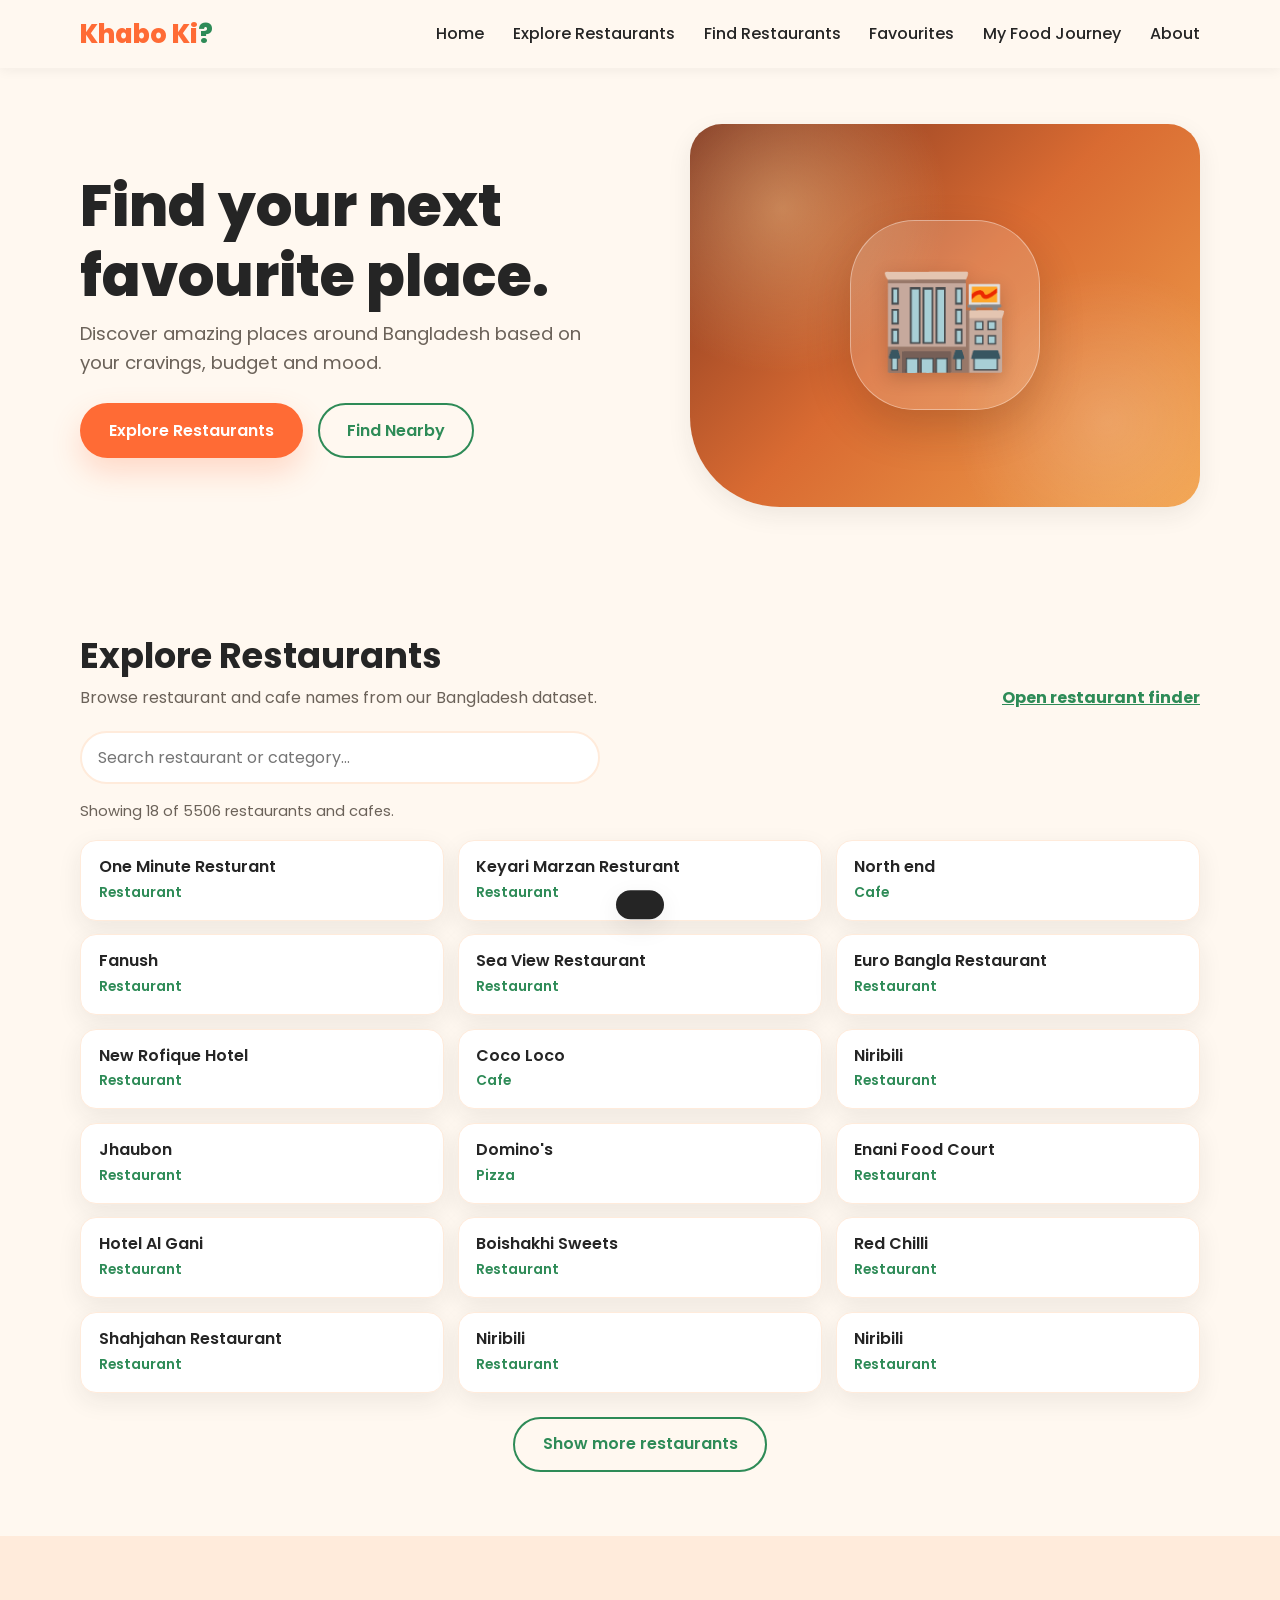
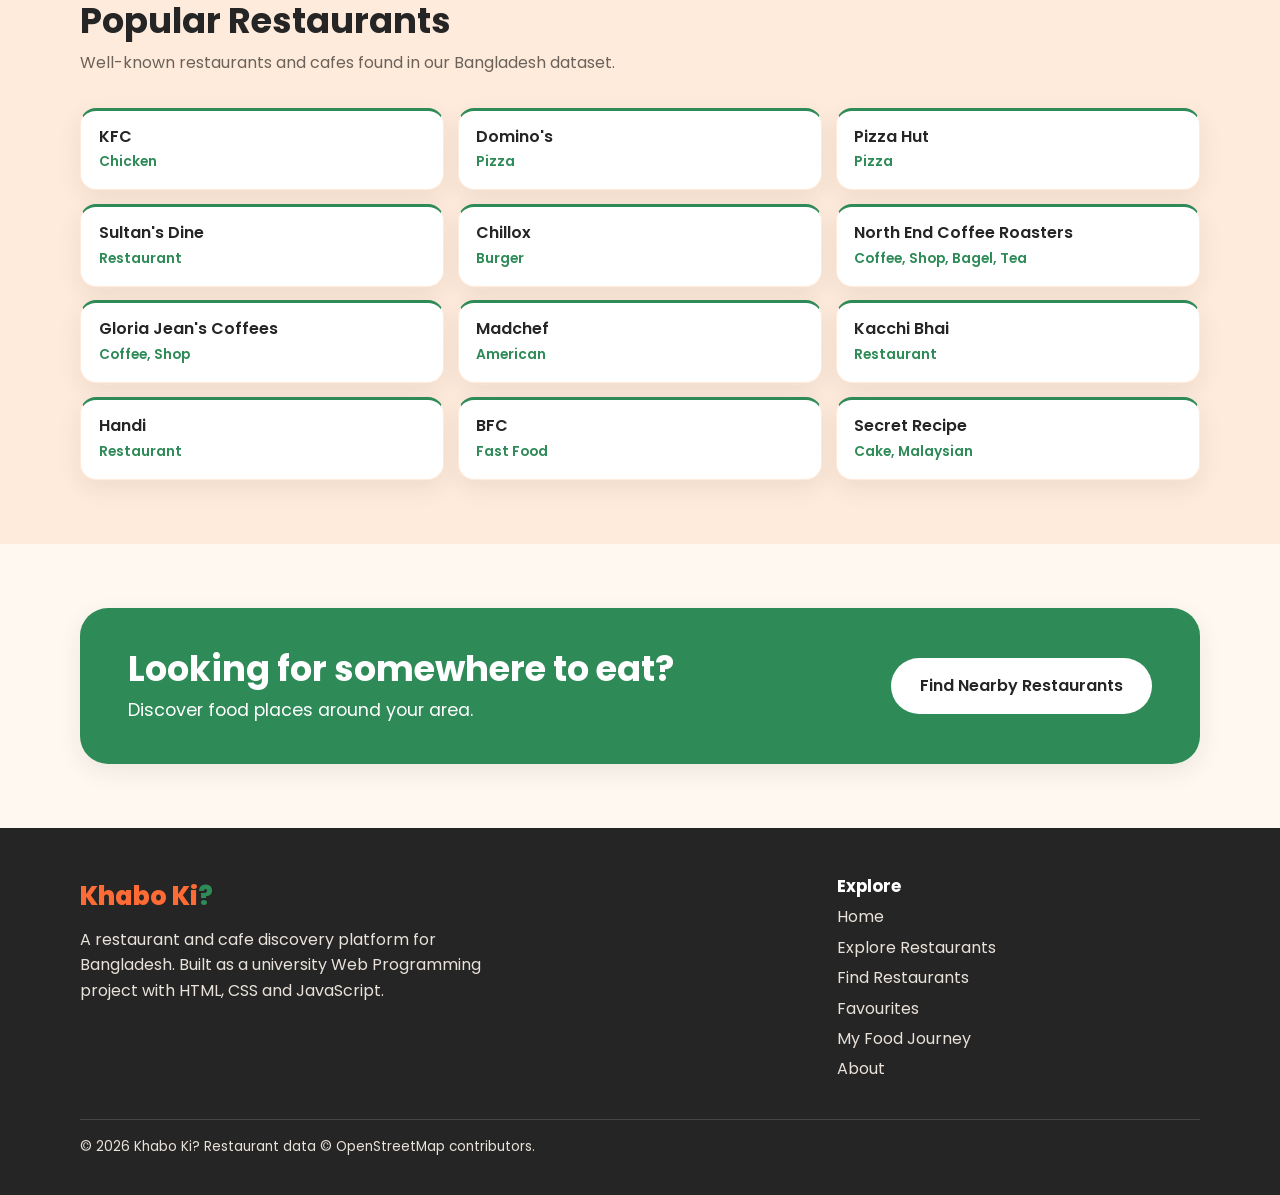
==== commit e083a58b: "Update footer navigation to Explore Restaurants" ====
--- a/index.html
+++ b/index.html
@@ -131,7 +131,7 @@
         <h2 class="footer-heading">Explore</h2>
         <ul>
           <li><a href="#home">Home</a></li>
-          <li><a href="explore.html">Explore Foods</a></li>
+          <li><a href="#explore-restaurants">Explore Restaurants</a></li>
           <li><a href="restaurants.html">Find Restaurants</a></li>
           <li><a href="favorites.html">Favourites</a></li>
           <li><a href="journey.html">My Food Journey</a></li>
--- a/css/style.css
+++ b/css/style.css
@@ -723,3 +723,28 @@
     padding: 0.8rem 1rem;
   }
 }
+
+
+/* Homepage restaurant directory */
+.section-heading-row { display:flex; align-items:flex-end; justify-content:space-between; gap:1rem; margin-bottom:1.25rem; }
+.section-heading-row .section-intro { margin-bottom:0; }
+.text-link { color:var(--color-accent); font-weight:700; text-decoration:underline; }
+.restaurant-directory-search { display:block; max-width:520px; margin:0 0 1rem; }
+.restaurant-directory-search input { width:100%; min-height:48px; padding:.75rem 1rem; border:2px solid var(--color-tint); border-radius:var(--radius-button); background:var(--color-white); color:var(--color-text); font:inherit; }
+.restaurant-directory-search input:focus { outline:2px solid var(--color-primary); outline-offset:2px; }
+.restaurant-directory-status { margin:0 0 1rem; color:var(--color-muted); font-size:.92rem; }
+.restaurant-directory-status.is-error { padding:1rem; border-left:4px solid var(--color-primary); background:var(--color-white); border-radius:12px; }
+.home-restaurant-grid,.popular-restaurant-grid { display:grid; grid-template-columns:repeat(3,minmax(0,1fr)); gap:.85rem; }
+.home-restaurant-card { min-width:0; padding:1rem 1.1rem; border:1px solid var(--color-tint); border-radius:16px; background:var(--color-white); box-shadow:var(--shadow-soft); }
+.home-restaurant-card h3 { margin:0 0 .35rem; font-size:1rem; overflow-wrap:anywhere; }
+.home-restaurant-card p { margin:0; color:var(--color-accent); font-size:.86rem; font-weight:600; }
+.popular-restaurant-grid .home-restaurant-card { border-top:3px solid var(--color-accent); }
+.home-load-more { display:block; margin:1.5rem auto 0; }
+@media(max-width:760px) {
+ .section-heading-row { align-items:flex-start; flex-direction:column; }
+ .home-restaurant-grid,.popular-restaurant-grid { grid-template-columns:repeat(2,minmax(0,1fr)); }
+}
+@media(max-width:480px) {
+ .home-restaurant-grid,.popular-restaurant-grid { grid-template-columns:1fr; }
+ .home-restaurant-card { padding:.9rem 1rem; }
+}
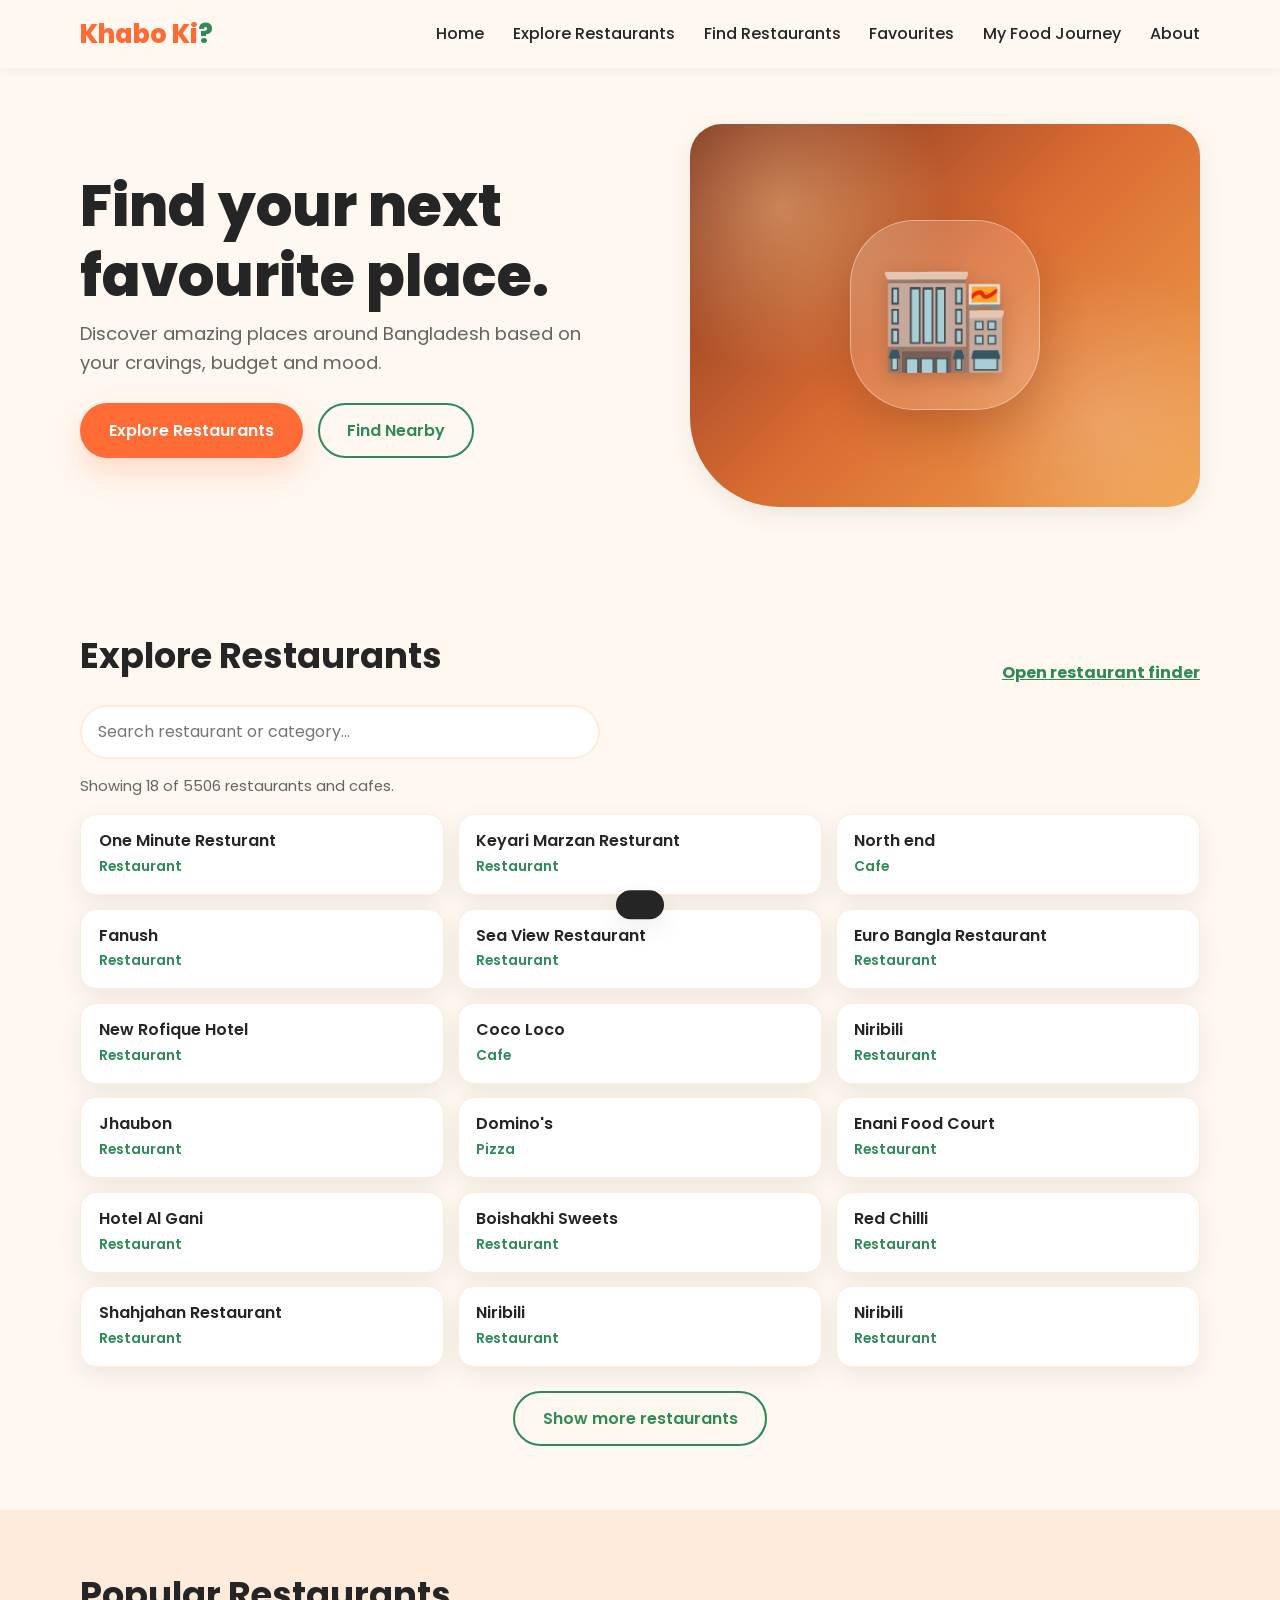
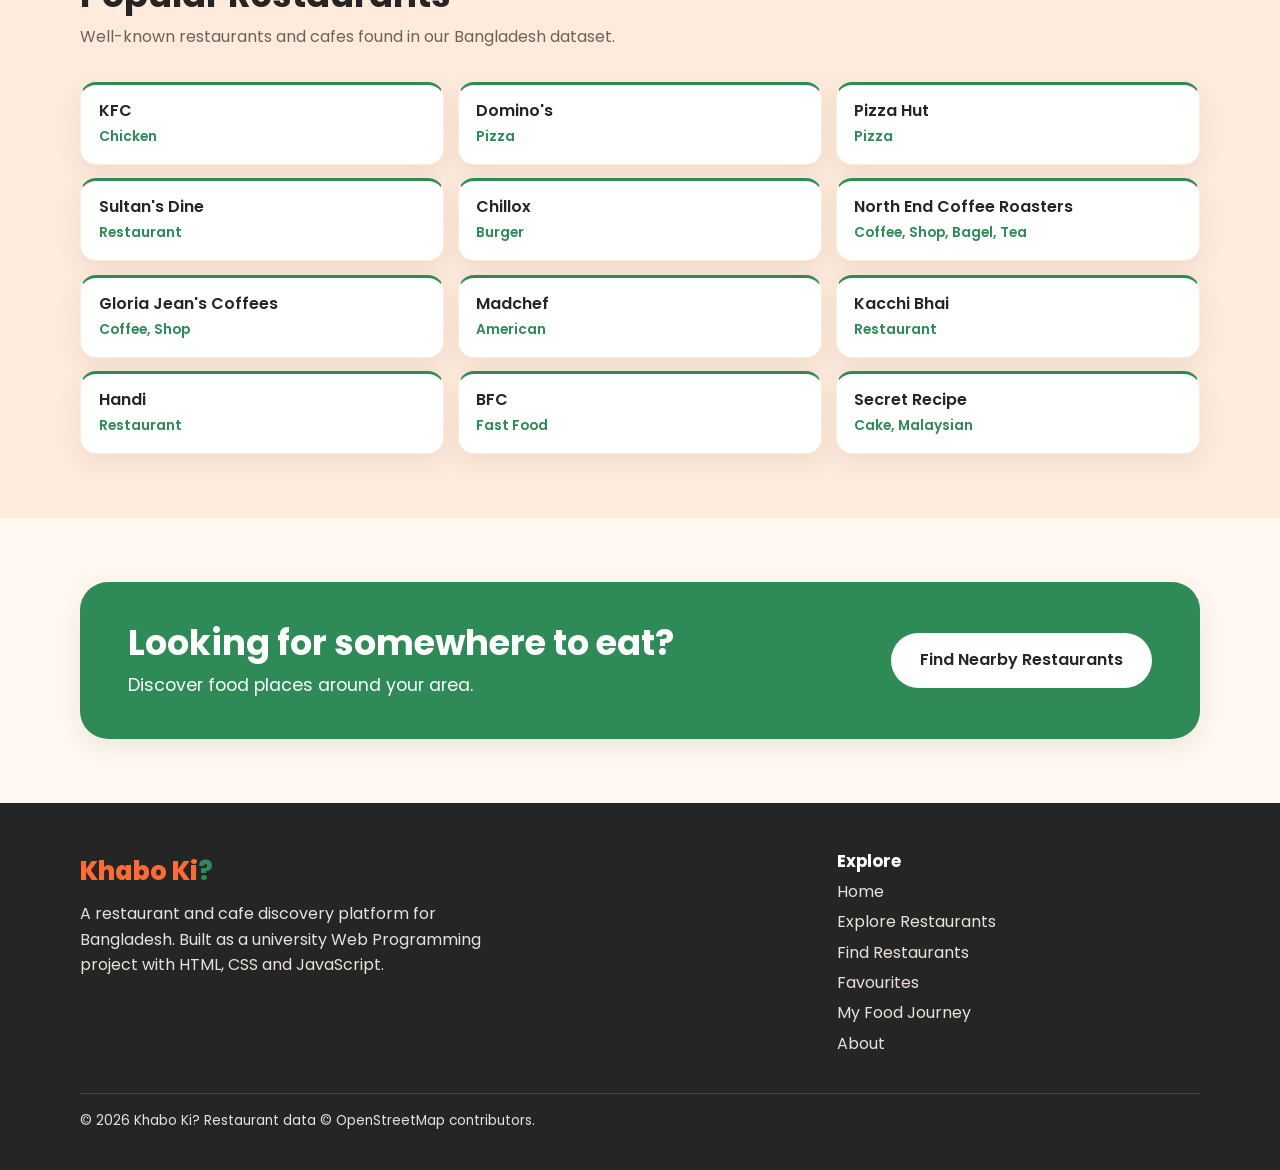
==== commit 7703d8b0: "Polish Explore Restaurants section and load journey tracking" ====
--- a/index.html
+++ b/index.html
@@ -13,6 +13,7 @@
 
   <link rel="stylesheet" href="css/style.css">
   <script src="js/favorites.js" defer></script>
+  <script src="js/journey.js" defer></script>
   <script src="js/app.js" defer></script>
 </head>
 <body>
@@ -80,7 +81,6 @@
         <div class="section-heading-row">
           <div>
             <h2>Explore Restaurants</h2>
-            <p class="section-intro">Browse restaurant and cafe names from our Bangladesh dataset.</p>
           </div>
           <a class="text-link" href="restaurants.html">Open restaurant finder</a>
         </div>
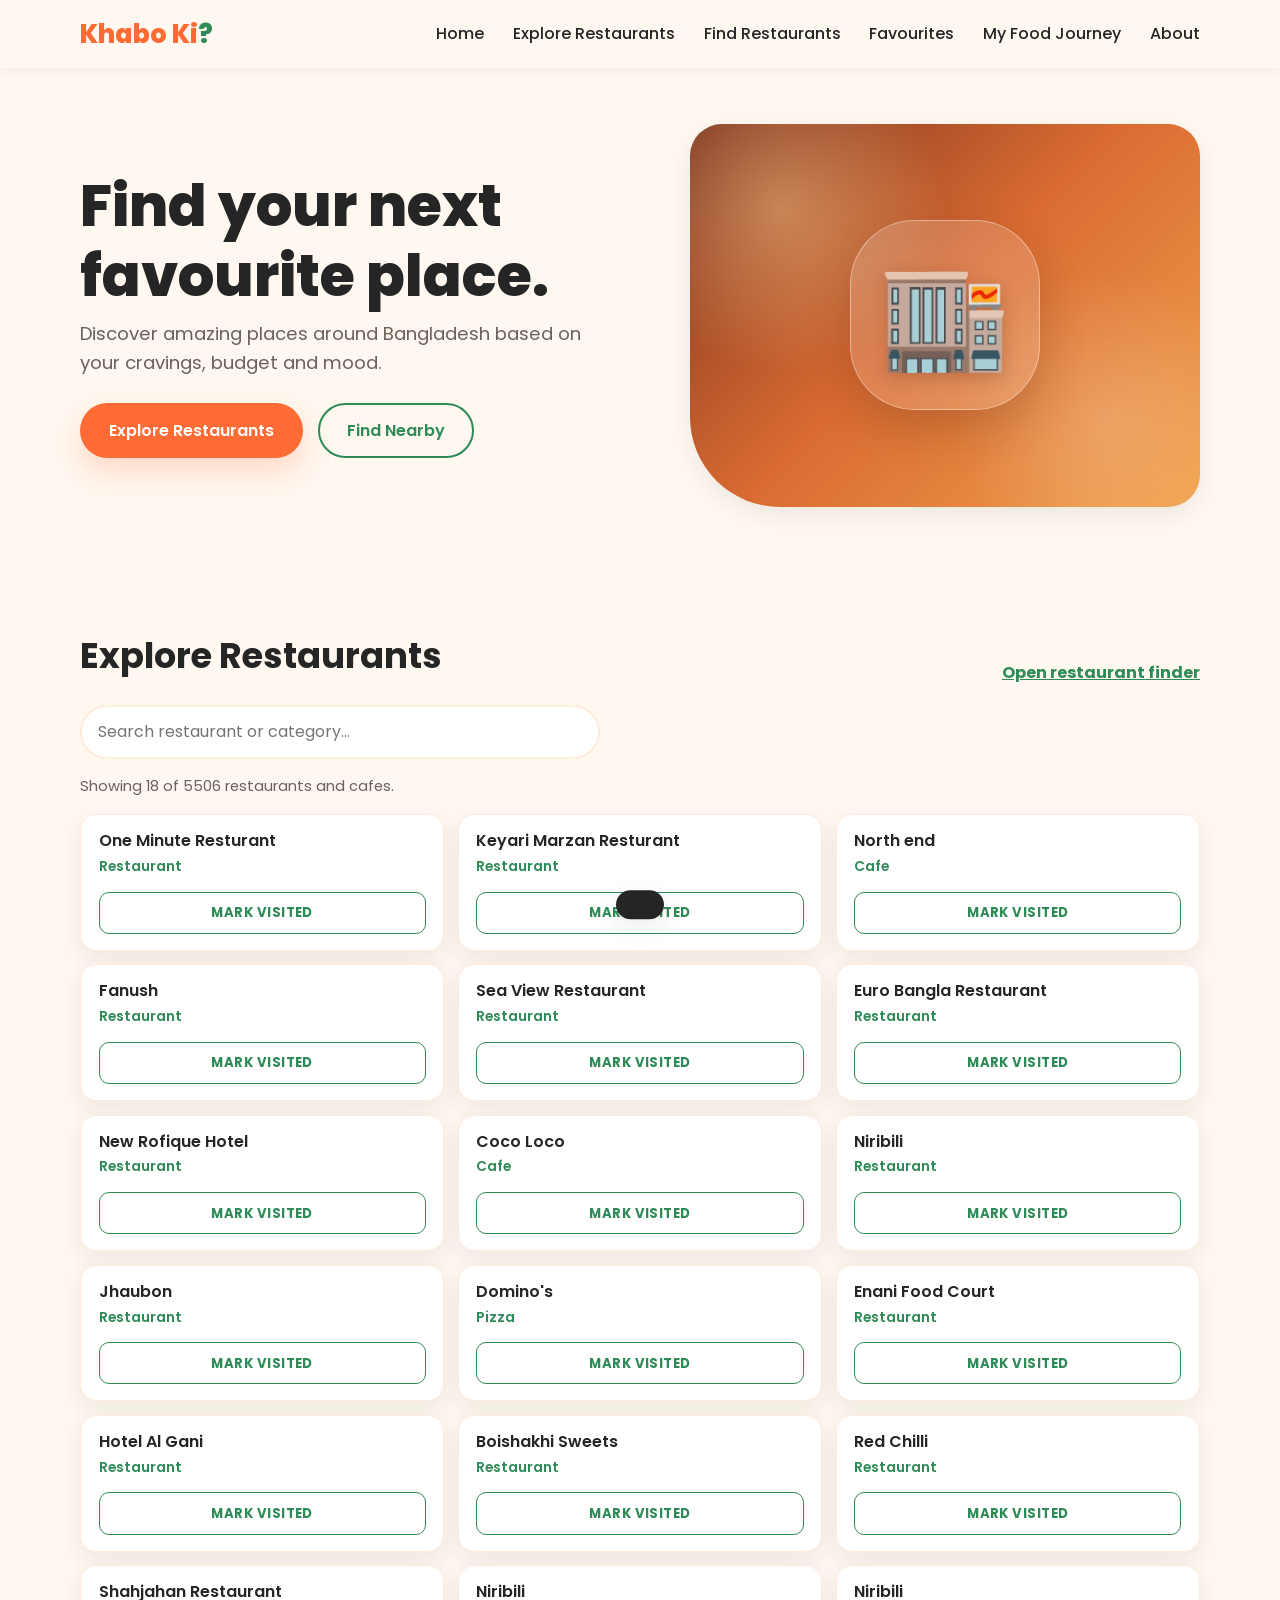
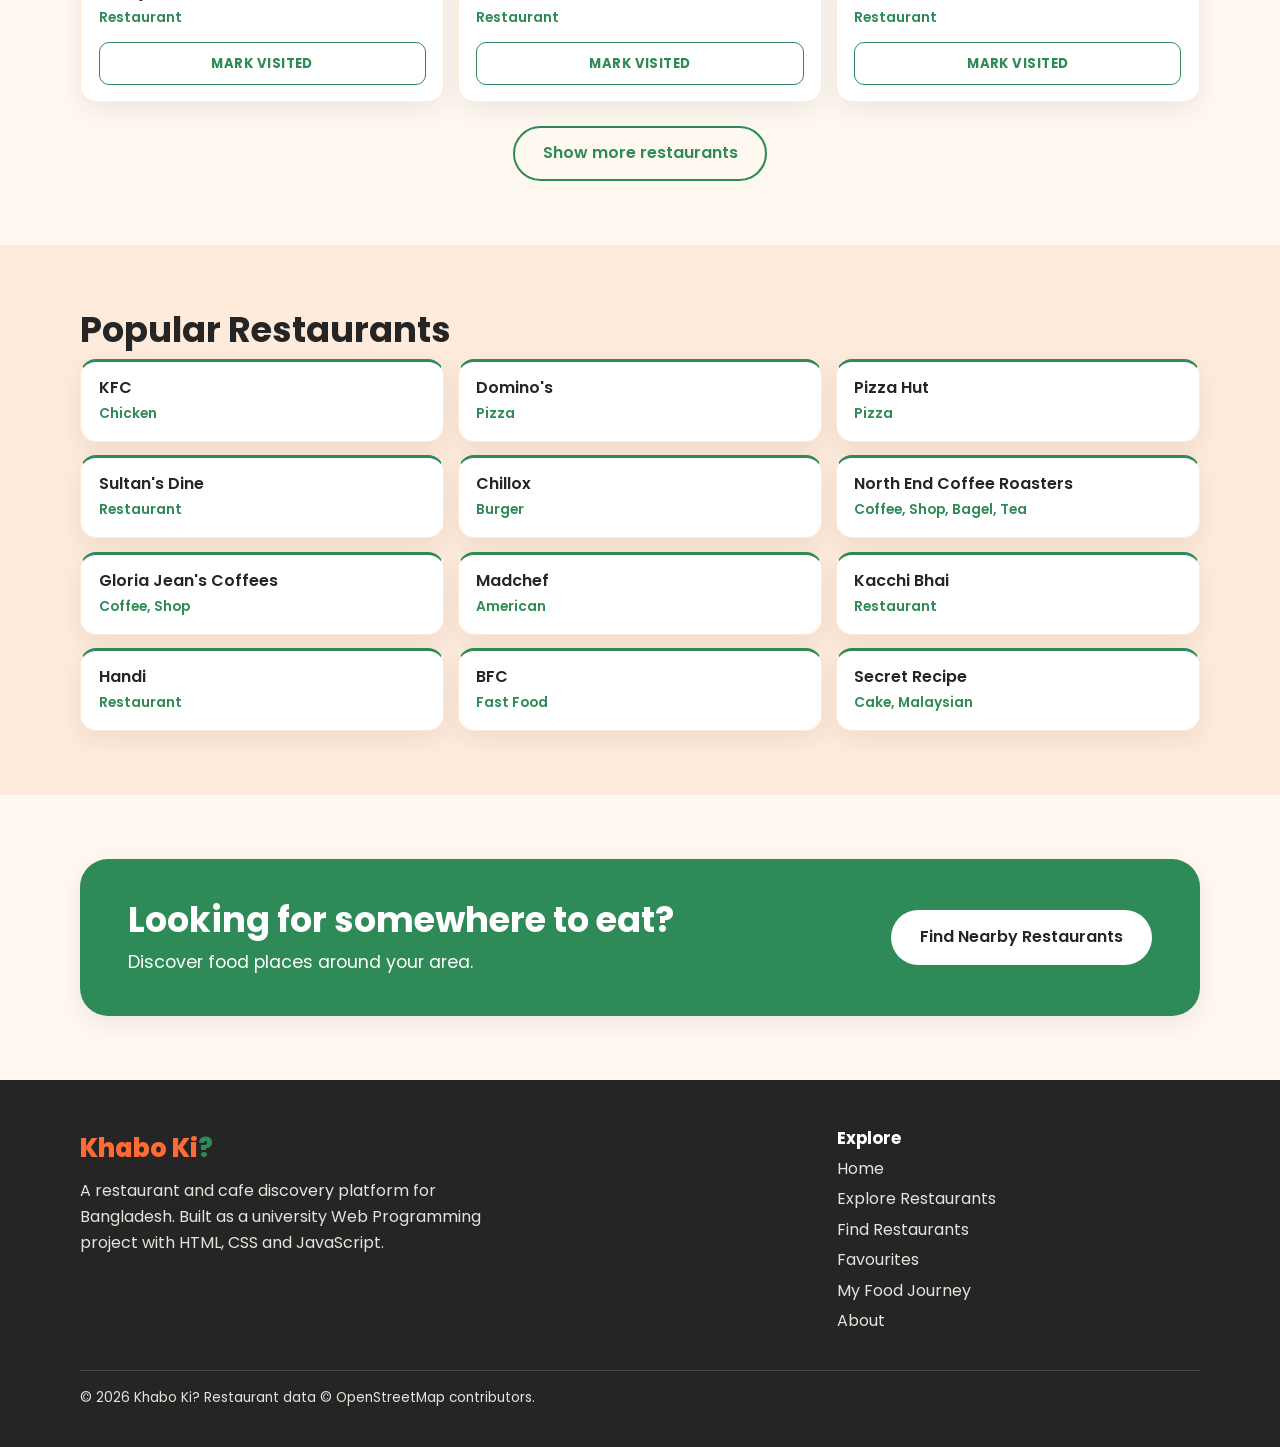
==== commit 023b3995: "Remove homepage dataset description" ====
--- a/index.html
+++ b/index.html
@@ -98,7 +98,6 @@
     <section class="section section-tint" id="popular-restaurants">
       <div class="container">
         <h2>Popular Restaurants</h2>
-        <p class="section-intro">Well-known restaurants and cafes found in our Bangladesh dataset.</p>
         <div class="popular-restaurant-grid" id="popular-restaurant-grid"></div>
       </div>
     </section>
--- a/css/style.css
+++ b/css/style.css
@@ -748,3 +748,35 @@
  .home-restaurant-grid,.popular-restaurant-grid { grid-template-columns:1fr; }
  .home-restaurant-card { padding:.9rem 1rem; }
 }
+
+
+/* Mark visited action on homepage restaurant cards */
+.home-visited-toggle {
+  display: flex;
+  align-items: center;
+  justify-content: center;
+  width: 100%;
+  min-height: 42px;
+  margin-top: .85rem;
+  padding: .6rem .8rem;
+  border: 1.5px solid var(--color-accent);
+  border-radius: 10px;
+  background: transparent;
+  color: var(--color-accent);
+  font: inherit;
+  font-size: .82rem;
+  font-weight: 700;
+  letter-spacing: .035em;
+  cursor: pointer;
+  transition: background-color .2s, color .2s, border-color .2s;
+  touch-action: manipulation;
+}
+.home-visited-toggle:hover,
+.home-visited-toggle.is-visited {
+  background: var(--color-accent);
+  color: #fff;
+}
+.home-visited-toggle:focus-visible {
+  outline: 3px solid var(--color-primary);
+  outline-offset: 3px;
+}
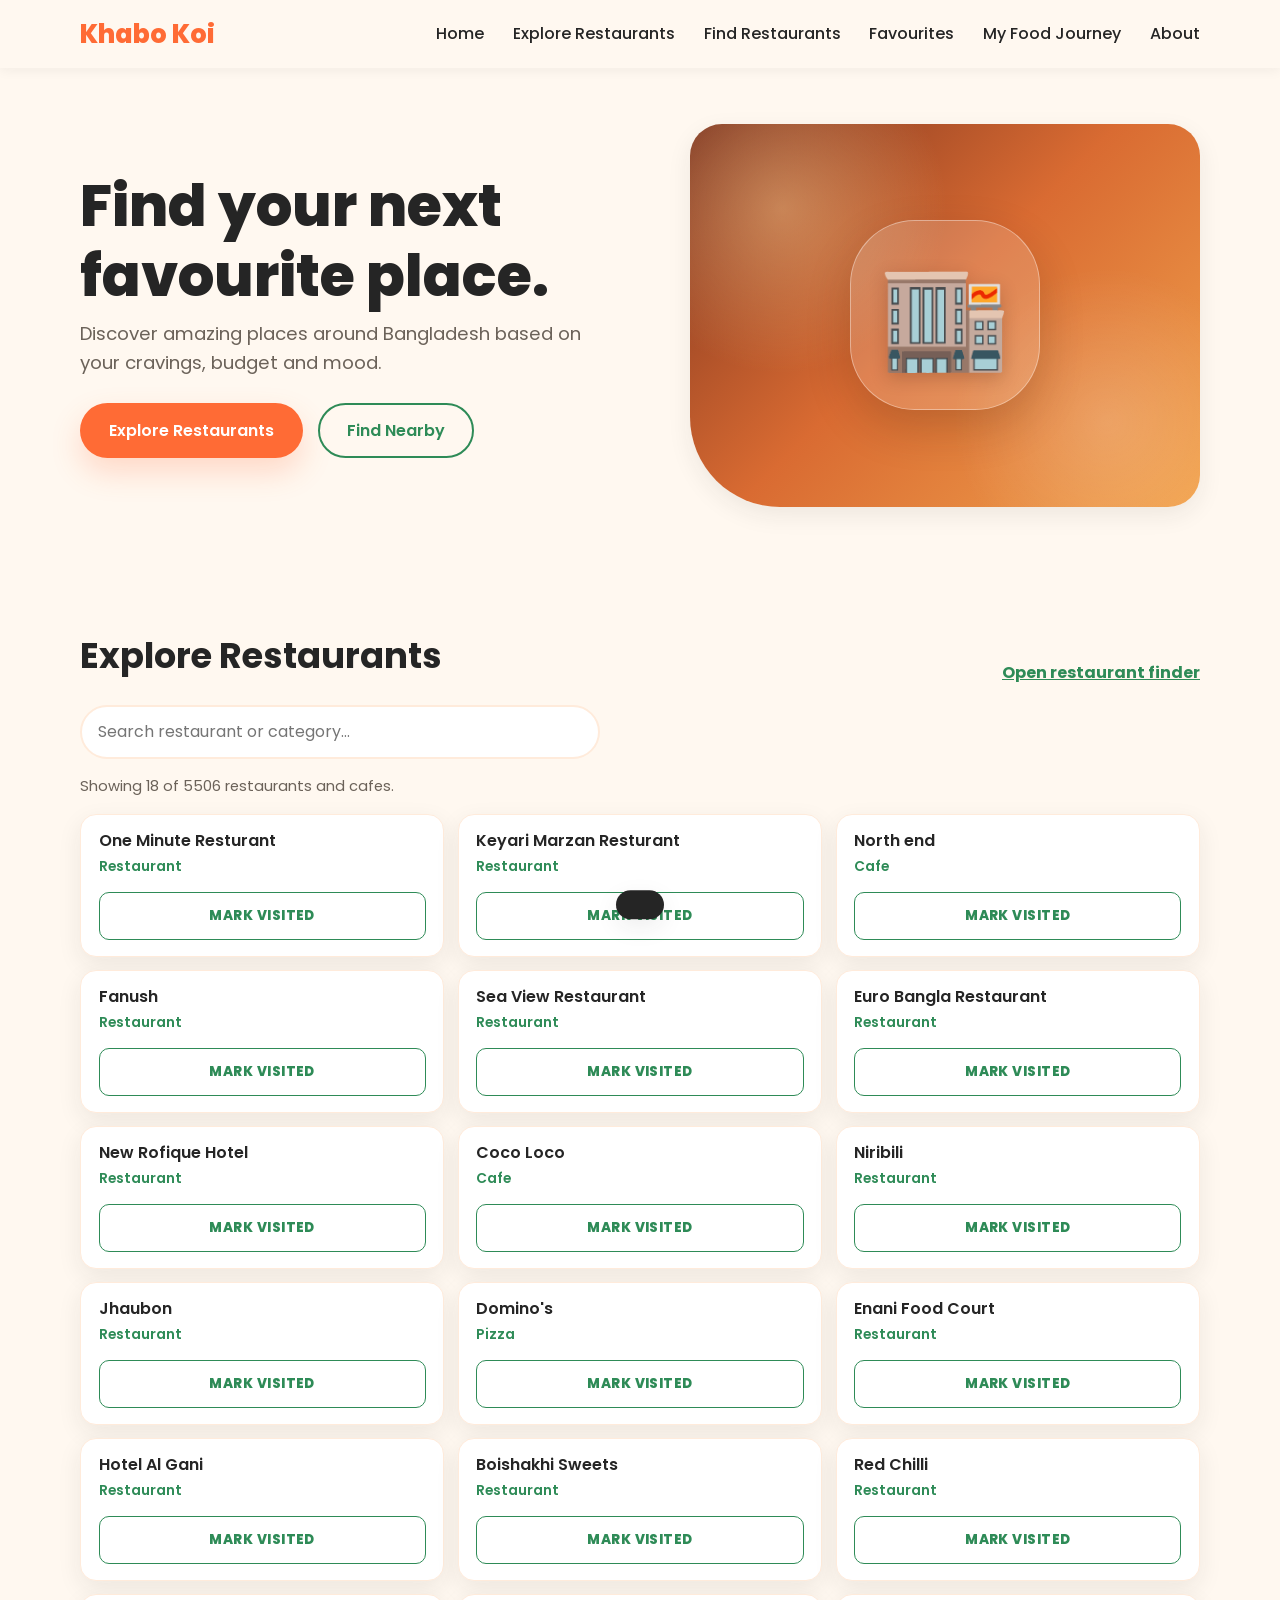
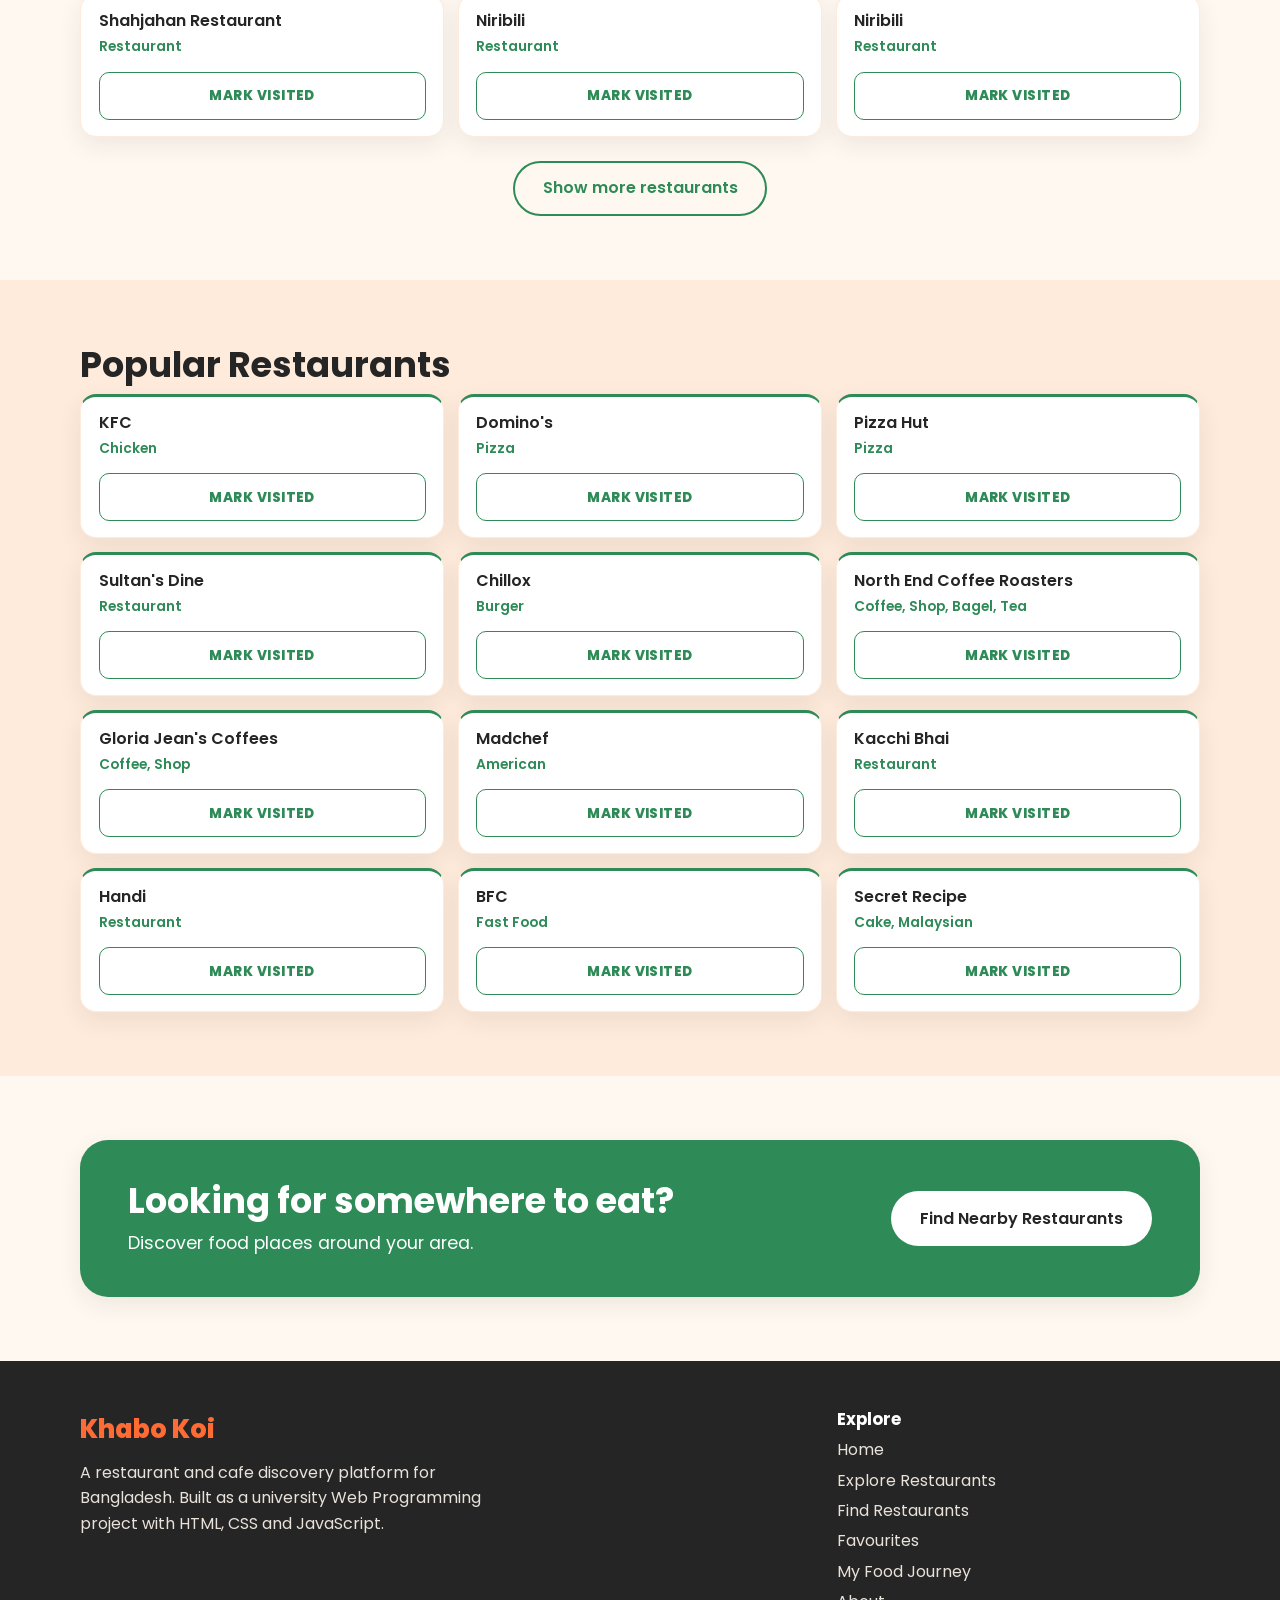
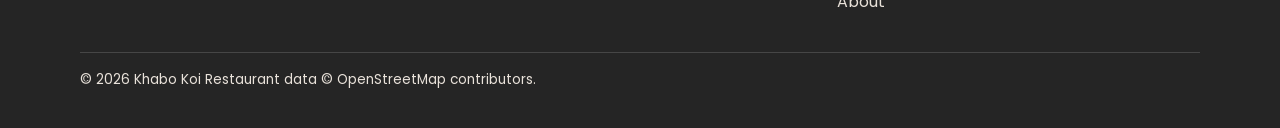
==== commit 4a809357: "Rename website branding to Khabo Koi" ====
--- a/index.html
+++ b/index.html
@@ -3,7 +3,7 @@
 <head>
   <meta charset="UTF-8">
   <meta name="viewport" content="width=device-width, initial-scale=1">
-  <title>Khabo Ki? | Discover restaurants across Bangladesh</title>
+  <title>Khabo Koi | Discover restaurants across Bangladesh</title>
   <meta name="description" content="Discover amazing places around Bangladesh based on your cravings, budget and mood.">
 
   <!-- Poppins font from Google Fonts (free) -->
@@ -21,7 +21,7 @@
   <!-- ============ NAVIGATION ============ -->
   <header class="site-header">
     <nav class="navbar container" aria-label="Main navigation">
-      <a href="#home" class="logo">Khabo Ki<span>?</span></a>
+      <a href="#home" class="logo">Khabo Koi</a>
 
       <button class="nav-toggle" id="nav-toggle" aria-label="Open menu" aria-expanded="false" aria-controls="nav-menu">
         <span></span><span></span><span></span>
@@ -123,7 +123,7 @@
   <footer class="site-footer" id="about">
     <div class="container footer-grid">
       <div>
-        <a href="#home" class="logo">Khabo Ki<span>?</span></a>
+        <a href="#home" class="logo">Khabo Koi</a>
         <p>A restaurant and cafe discovery platform for Bangladesh. Built as a university Web Programming project with HTML, CSS and JavaScript.</p>
       </div>
       <nav aria-label="Footer navigation">
@@ -138,7 +138,7 @@
         </ul>
       </nav>
     </div>
-    <p class="footer-note container">&copy; 2026 Khabo Ki? Restaurant data &copy; OpenStreetMap contributors.</p>
+    <p class="footer-note container">&copy; 2026 Khabo Koi Restaurant data &copy; OpenStreetMap contributors.</p>
   </footer>
 
   <!-- Message bar for features that are not built yet (filled in by js/app.js) -->
--- a/css/style.css
+++ b/css/style.css
@@ -756,7 +756,7 @@
   align-items: center;
   justify-content: center;
   width: 100%;
-  min-height: 42px;
+  min-height: 48px;
   margin-top: .85rem;
   padding: .6rem .8rem;
   border: 1.5px solid var(--color-accent);
@@ -764,8 +764,8 @@
   background: transparent;
   color: var(--color-accent);
   font: inherit;
-  font-size: .82rem;
-  font-weight: 700;
+  font-size: .84rem;
+  font-weight: 800;
   letter-spacing: .035em;
   cursor: pointer;
   transition: background-color .2s, color .2s, border-color .2s;
@@ -780,3 +780,23 @@
   outline: 3px solid var(--color-primary);
   outline-offset: 3px;
 }
+
+
+/* Restaurant names open the matching Google Maps search */
+
+.home-restaurant-name {
+  color: inherit;
+  text-decoration: none;
+  text-underline-offset: 3px;
+  -webkit-tap-highlight-color: transparent;
+}
+.home-restaurant-name:hover,
+.home-restaurant-name:focus-visible {
+  color: var(--color-accent);
+  text-decoration: underline;
+}
+.home-restaurant-name:focus-visible {
+  outline: 3px solid var(--color-primary);
+  outline-offset: 3px;
+  border-radius: 3px;
+}
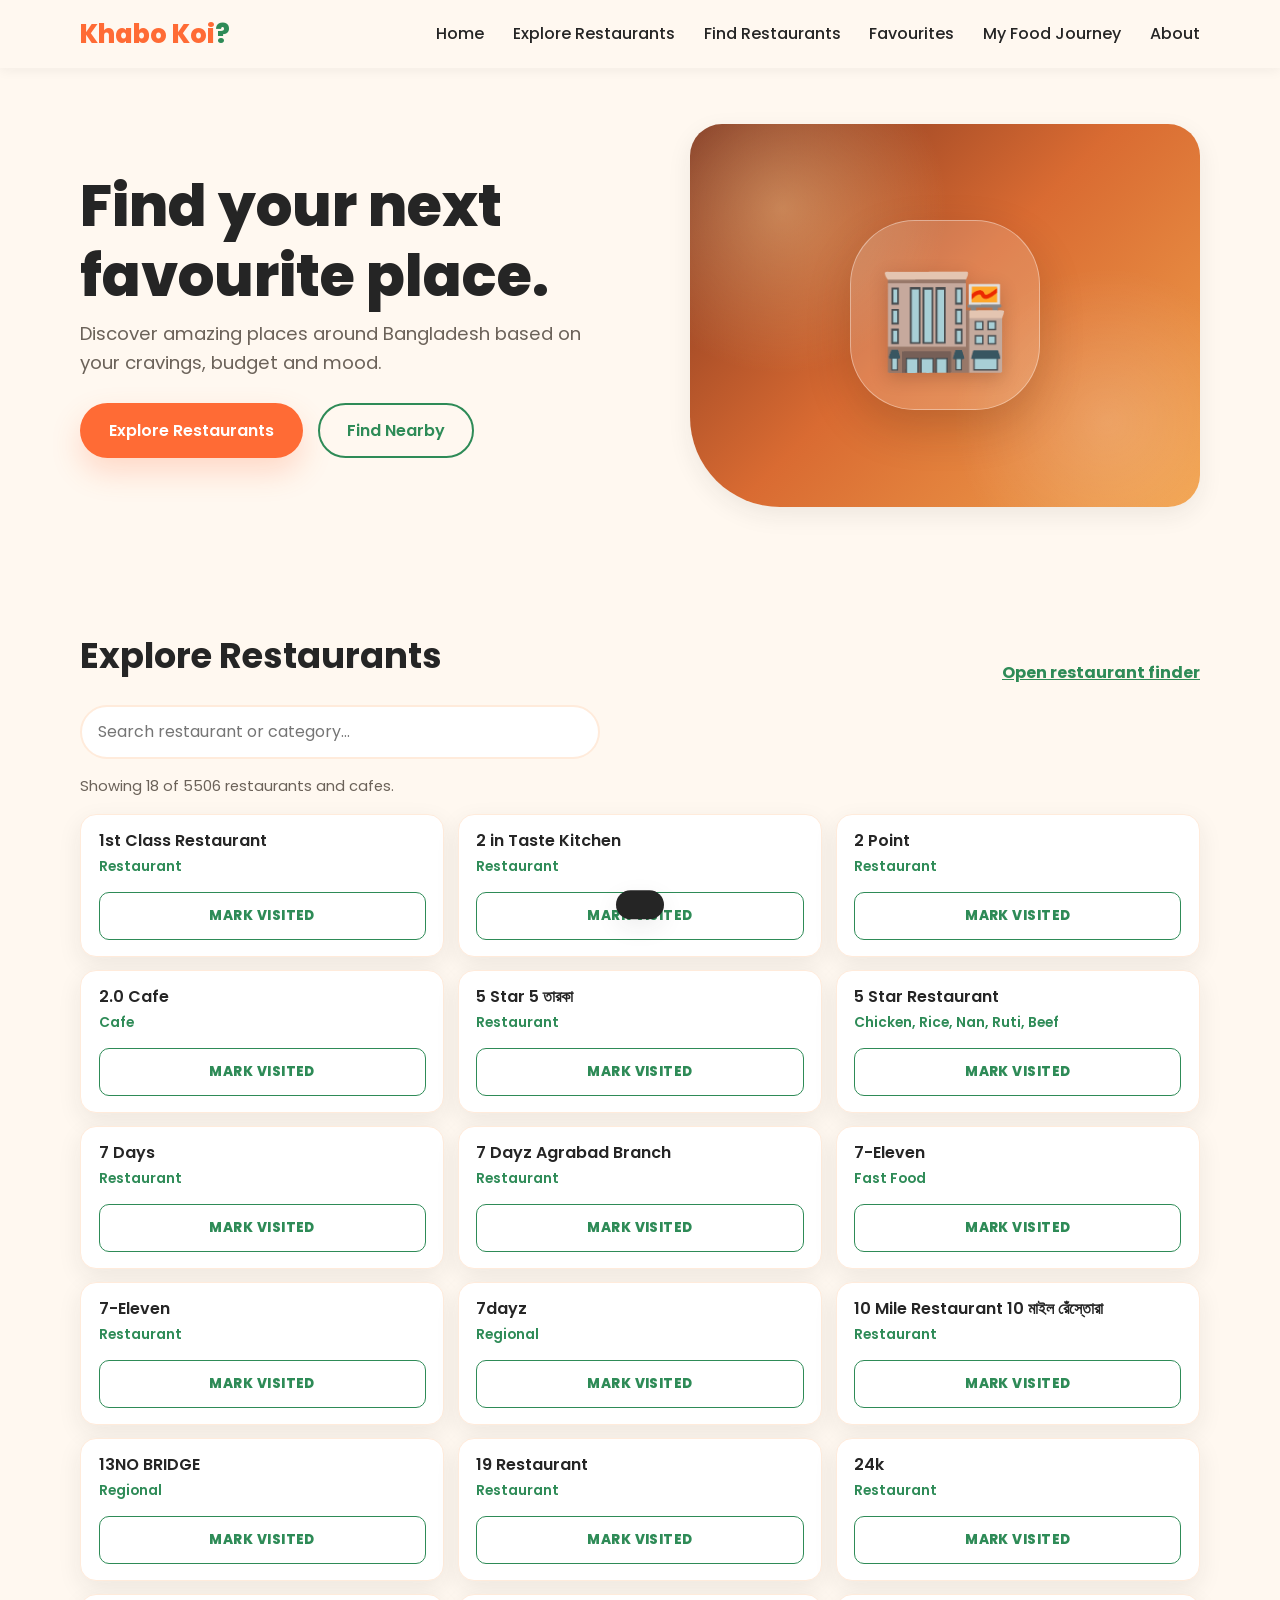
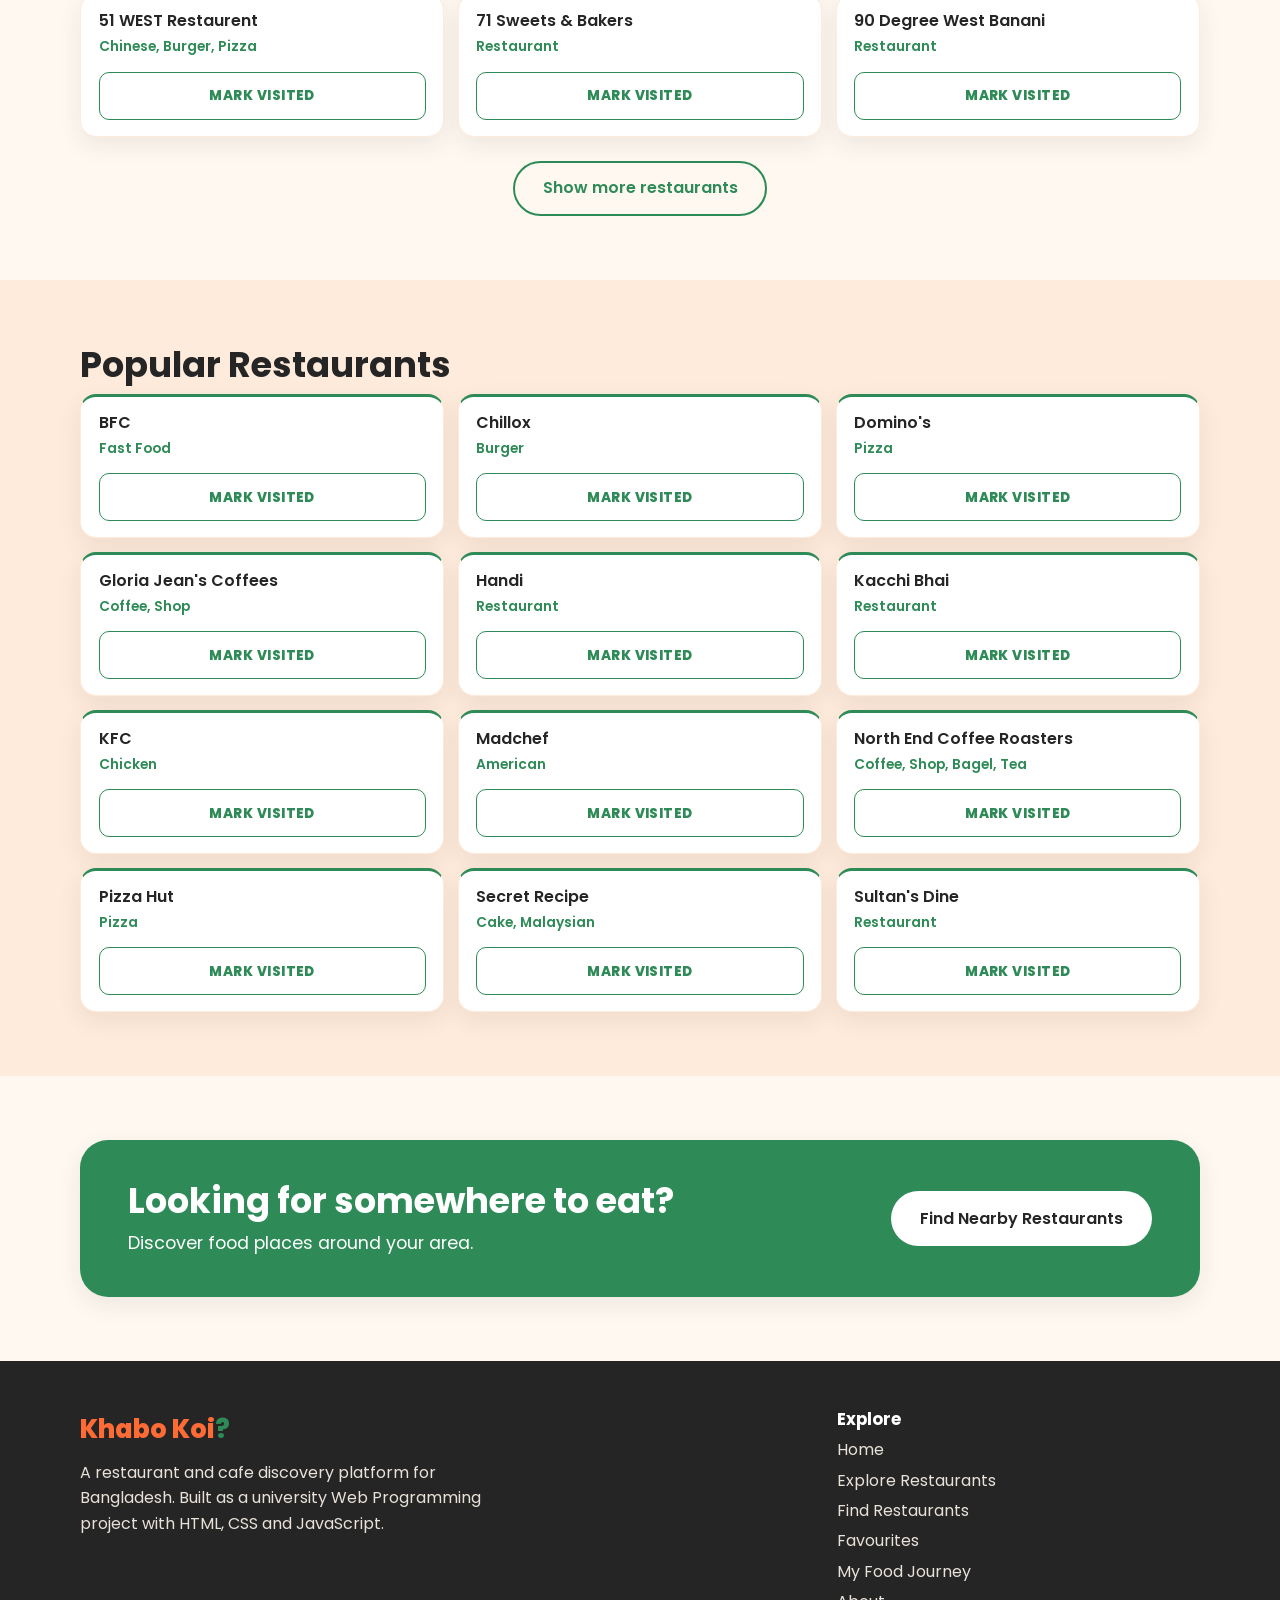
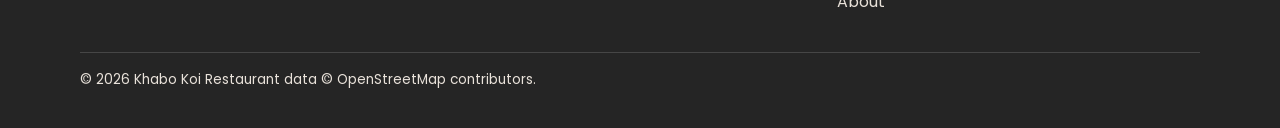
==== commit 93a0e81c: "Restore green question mark in Khabo Koi logo" ====
--- a/index.html
+++ b/index.html
@@ -21,7 +21,7 @@
   <!-- ============ NAVIGATION ============ -->
   <header class="site-header">
     <nav class="navbar container" aria-label="Main navigation">
-      <a href="#home" class="logo">Khabo Koi</a>
+      <a href="#home" class="logo">Khabo Koi<span>?</span></a>
 
       <button class="nav-toggle" id="nav-toggle" aria-label="Open menu" aria-expanded="false" aria-controls="nav-menu">
         <span></span><span></span><span></span>
@@ -123,7 +123,7 @@
   <footer class="site-footer" id="about">
     <div class="container footer-grid">
       <div>
-        <a href="#home" class="logo">Khabo Koi</a>
+        <a href="#home" class="logo">Khabo Koi<span>?</span></a>
         <p>A restaurant and cafe discovery platform for Bangladesh. Built as a university Web Programming project with HTML, CSS and JavaScript.</p>
       </div>
       <nav aria-label="Footer navigation">
